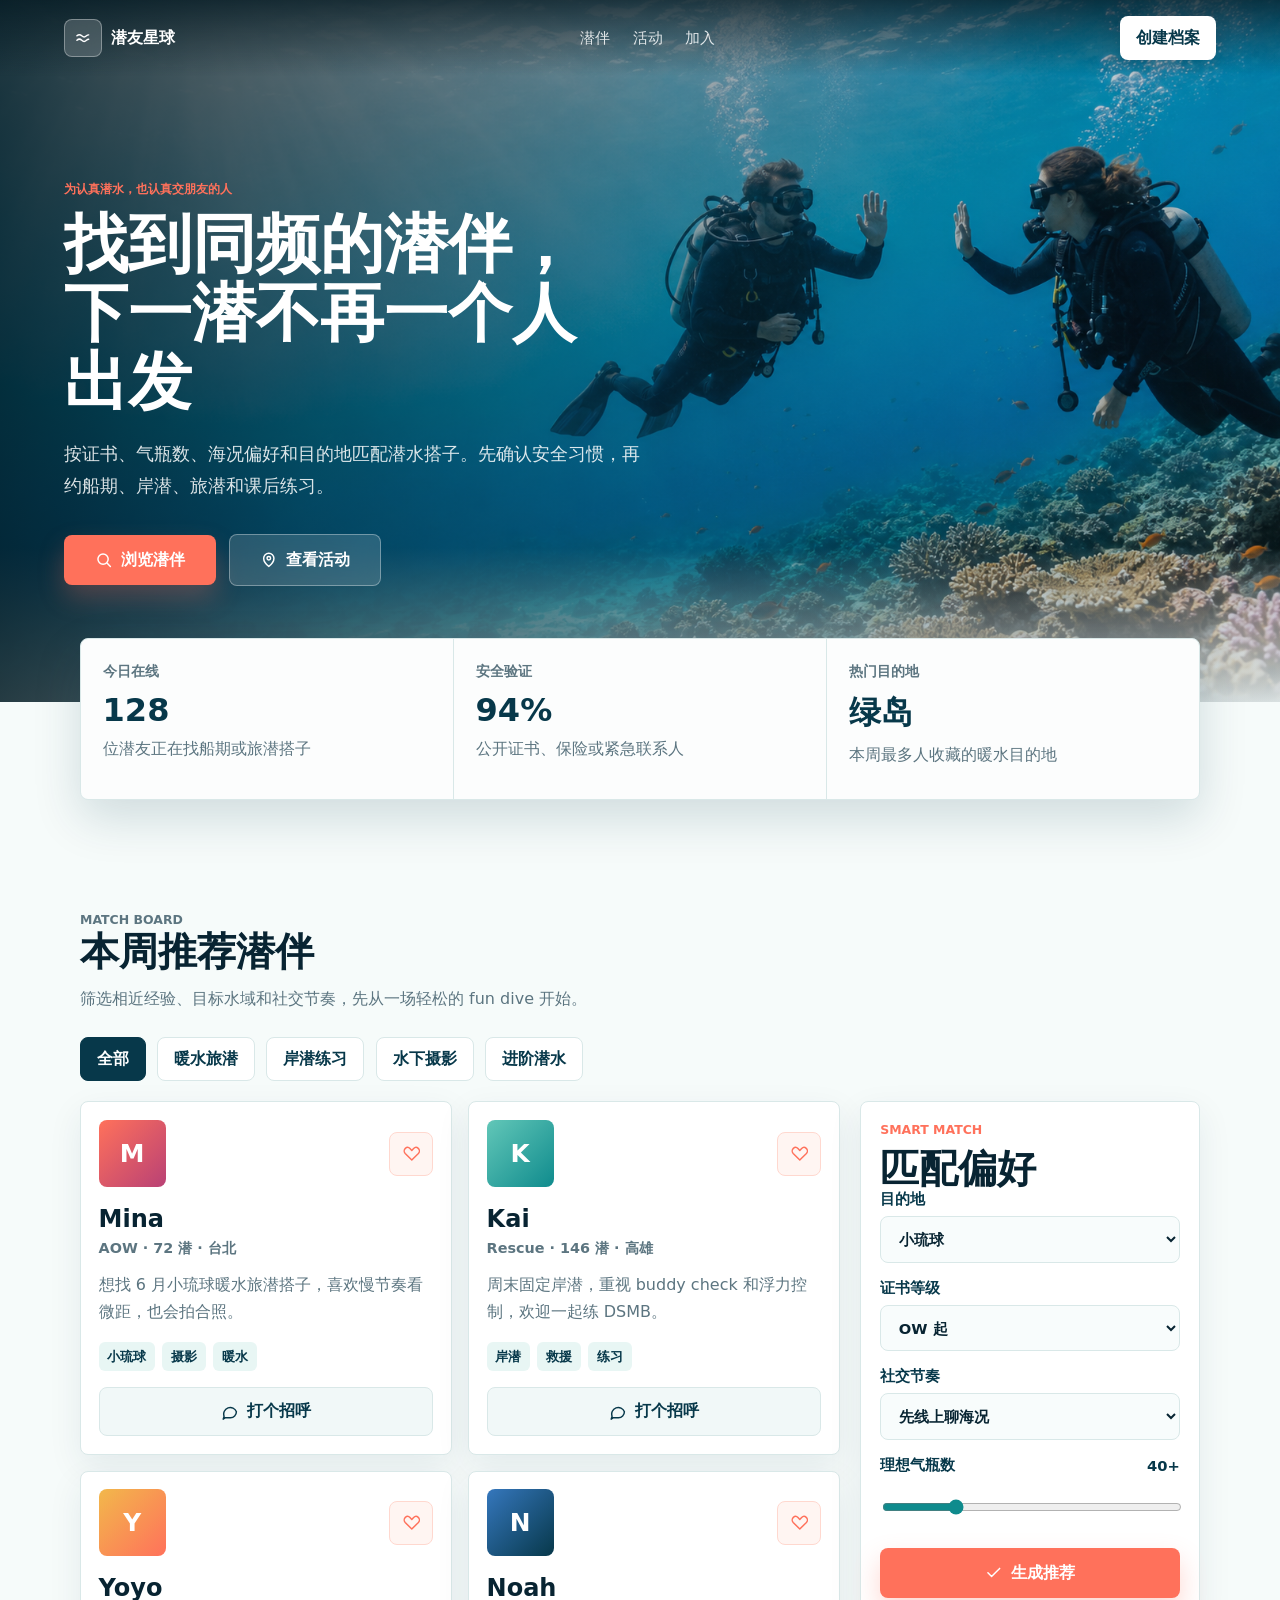
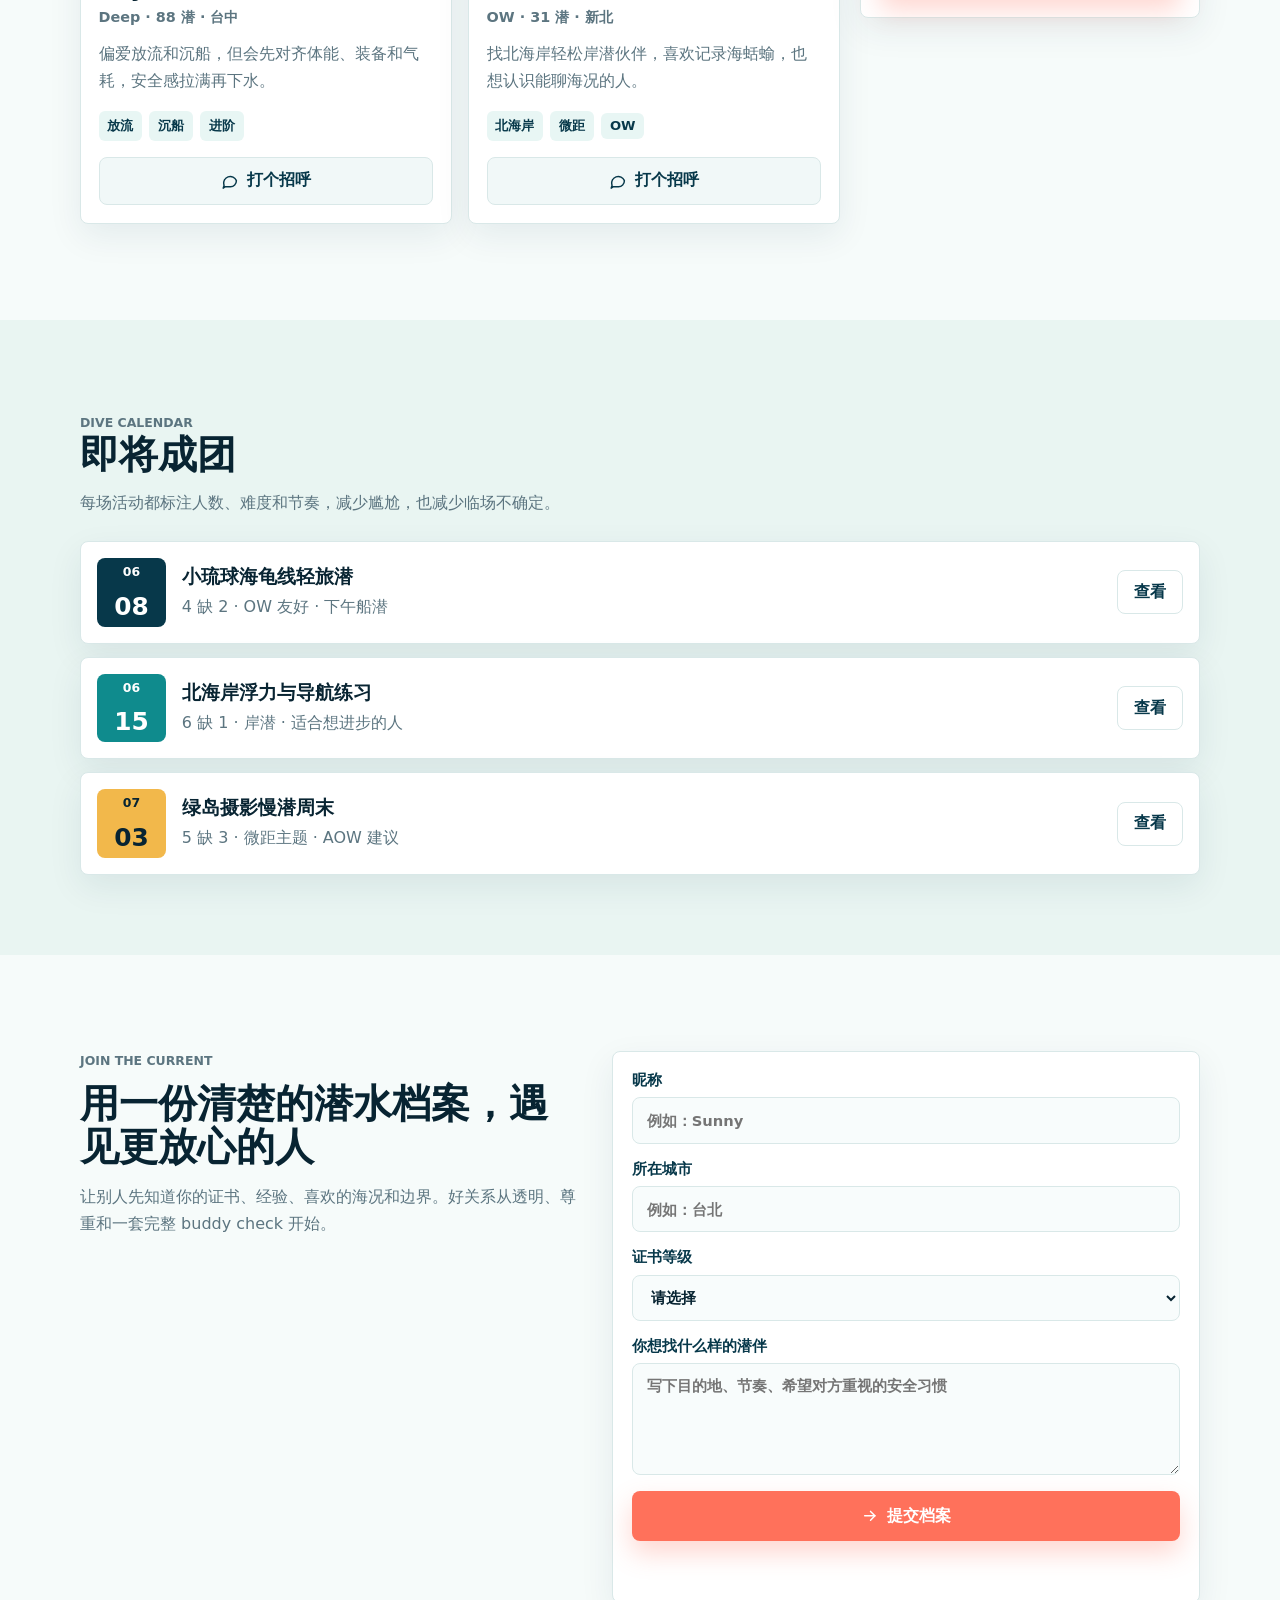
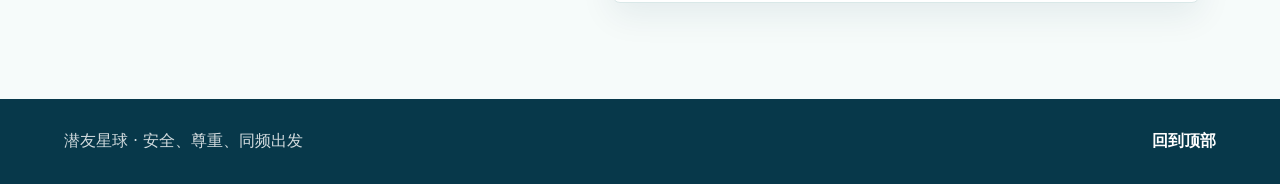
==== index.html @ 32d2ad39 "Initial dive social page" ====
<!doctype html>
<html lang="zh-CN">
  <head>
    <meta charset="UTF-8" />
    <meta name="viewport" content="width=device-width, initial-scale=1.0" />
    <title>潜友星球 | 潜水交友</title>
    <link rel="stylesheet" href="styles.css" />
  </head>
  <body>
    <header class="site-header" aria-label="主导航">
      <a class="brand" href="#top" aria-label="潜友星球首页">
        <span class="brand-mark" aria-hidden="true">
          <svg viewBox="0 0 24 24" role="img">
            <path d="M4 15.4c2.2-2.1 4.4-2.1 6.6 0 2.1 2 4.3 2 6.4 0 .9-.8 1.9-1.3 3-1.3" />
            <path d="M4 9.3c2.2-2.1 4.4-2.1 6.6 0 2.1 2 4.3 2 6.4 0 .9-.8 1.9-1.3 3-1.3" />
          </svg>
        </span>
        潜友星球
      </a>
      <nav class="nav-links" aria-label="页面区域">
        <a href="#matches">潜伴</a>
        <a href="#trips">活动</a>
        <a href="#join">加入</a>
      </nav>
      <a class="header-action" href="#join">创建档案</a>
    </header>

    <main id="top">
      <section class="hero" aria-labelledby="hero-title">
        <img
          class="hero-image"
          src="assets/dive-social-hero.png"
          alt="两位水肺潜水员在热带珊瑚礁附近打招呼"
        />
        <div class="hero-scrim"></div>
        <div class="hero-content">
          <p class="eyebrow">为认真潜水，也认真交朋友的人</p>
          <h1 id="hero-title">找到同频的潜伴，下一潜不再一个人出发</h1>
          <p class="hero-copy">
            按证书、气瓶数、海况偏好和目的地匹配潜水搭子。先确认安全习惯，再约船期、岸潜、旅潜和课后练习。
          </p>
          <div class="hero-actions" aria-label="快捷操作">
            <a class="button primary" href="#matches">
              <svg viewBox="0 0 24 24" aria-hidden="true">
                <path d="m21 21-4.3-4.3" />
                <circle cx="11" cy="11" r="7" />
              </svg>
              浏览潜伴
            </a>
            <a class="button secondary" href="#trips">
              <svg viewBox="0 0 24 24" aria-hidden="true">
                <path d="M12 21s7-5.1 7-11a7 7 0 0 0-14 0c0 5.9 7 11 7 11Z" />
                <circle cx="12" cy="10" r="2.4" />
              </svg>
              查看活动
            </a>
          </div>
        </div>
      </section>

      <section class="quick-panel" aria-label="匹配概览">
        <article>
          <span>今日在线</span>
          <strong data-count="128">128</strong>
          <p>位潜友正在找船期或旅潜搭子</p>
        </article>
        <article>
          <span>安全验证</span>
          <strong data-count="94">94%</strong>
          <p>公开证书、保险或紧急联系人</p>
        </article>
        <article>
          <span>热门目的地</span>
          <strong>绿岛</strong>
          <p>本周最多人收藏的暖水目的地</p>
        </article>
      </section>

      <section class="section explore" id="matches" aria-labelledby="matches-title">
        <div class="section-heading">
          <p class="eyebrow">Match Board</p>
          <h2 id="matches-title">本周推荐潜伴</h2>
          <p>筛选相近经验、目标水域和社交节奏，先从一场轻松的 fun dive 开始。</p>
        </div>

        <div class="filters" role="group" aria-label="潜伴筛选">
          <button class="filter-chip is-active" type="button" data-filter="all">全部</button>
          <button class="filter-chip" type="button" data-filter="warm">暖水旅潜</button>
          <button class="filter-chip" type="button" data-filter="shore">岸潜练习</button>
          <button class="filter-chip" type="button" data-filter="photo">水下摄影</button>
          <button class="filter-chip" type="button" data-filter="advanced">进阶潜水</button>
        </div>

        <div class="match-layout">
          <div class="profile-grid" aria-live="polite">
            <article class="profile-card" data-tags="warm photo">
              <div class="profile-top">
                <div class="avatar avatar-coral" aria-hidden="true">M</div>
                <button class="icon-button" type="button" aria-label="收藏 Mina">
                  <svg viewBox="0 0 24 24" aria-hidden="true">
                    <path d="M20.8 4.6c-1.8-1.7-4.6-1.6-6.3.2L12 7.4 9.5 4.8C7.8 3 5 2.9 3.2 4.6c-2 1.9-2.1 5-.2 7l9 8.9 9-8.9c1.9-2 1.8-5.1-.2-7Z" />
                  </svg>
                </button>
              </div>
              <h3>Mina</h3>
              <p class="meta">AOW · 72 潜 · 台北</p>
              <p>想找 6 月小琉球暖水旅潜搭子，喜欢慢节奏看微距，也会拍合照。</p>
              <div class="tag-row">
                <span>小琉球</span>
                <span>摄影</span>
                <span>暖水</span>
              </div>
              <button class="message-button" type="button" data-name="Mina">
                <svg viewBox="0 0 24 24" aria-hidden="true">
                  <path d="M21 12a8 8 0 0 1-8 8H6l-3 2 1.2-4A8 8 0 1 1 21 12Z" />
                </svg>
                打个招呼
              </button>
            </article>

            <article class="profile-card" data-tags="shore advanced">
              <div class="profile-top">
                <div class="avatar avatar-mint" aria-hidden="true">K</div>
                <button class="icon-button" type="button" aria-label="收藏 Kai">
                  <svg viewBox="0 0 24 24" aria-hidden="true">
                    <path d="M20.8 4.6c-1.8-1.7-4.6-1.6-6.3.2L12 7.4 9.5 4.8C7.8 3 5 2.9 3.2 4.6c-2 1.9-2.1 5-.2 7l9 8.9 9-8.9c1.9-2 1.8-5.1-.2-7Z" />
                  </svg>
                </button>
              </div>
              <h3>Kai</h3>
              <p class="meta">Rescue · 146 潜 · 高雄</p>
              <p>周末固定岸潜，重视 buddy check 和浮力控制，欢迎一起练 DSMB。</p>
              <div class="tag-row">
                <span>岸潜</span>
                <span>救援</span>
                <span>练习</span>
              </div>
              <button class="message-button" type="button" data-name="Kai">
                <svg viewBox="0 0 24 24" aria-hidden="true">
                  <path d="M21 12a8 8 0 0 1-8 8H6l-3 2 1.2-4A8 8 0 1 1 21 12Z" />
                </svg>
                打个招呼
              </button>
            </article>

            <article class="profile-card" data-tags="warm advanced">
              <div class="profile-top">
                <div class="avatar avatar-sun" aria-hidden="true">Y</div>
                <button class="icon-button" type="button" aria-label="收藏 Yoyo">
                  <svg viewBox="0 0 24 24" aria-hidden="true">
                    <path d="M20.8 4.6c-1.8-1.7-4.6-1.6-6.3.2L12 7.4 9.5 4.8C7.8 3 5 2.9 3.2 4.6c-2 1.9-2.1 5-.2 7l9 8.9 9-8.9c1.9-2 1.8-5.1-.2-7Z" />
                  </svg>
                </button>
              </div>
              <h3>Yoyo</h3>
              <p class="meta">Deep · 88 潜 · 台中</p>
              <p>偏爱放流和沉船，但会先对齐体能、装备和气耗，安全感拉满再下水。</p>
              <div class="tag-row">
                <span>放流</span>
                <span>沉船</span>
                <span>进阶</span>
              </div>
              <button class="message-button" type="button" data-name="Yoyo">
                <svg viewBox="0 0 24 24" aria-hidden="true">
                  <path d="M21 12a8 8 0 0 1-8 8H6l-3 2 1.2-4A8 8 0 1 1 21 12Z" />
                </svg>
                打个招呼
              </button>
            </article>

            <article class="profile-card" data-tags="shore photo">
              <div class="profile-top">
                <div class="avatar avatar-blue" aria-hidden="true">N</div>
                <button class="icon-button" type="button" aria-label="收藏 Noah">
                  <svg viewBox="0 0 24 24" aria-hidden="true">
                    <path d="M20.8 4.6c-1.8-1.7-4.6-1.6-6.3.2L12 7.4 9.5 4.8C7.8 3 5 2.9 3.2 4.6c-2 1.9-2.1 5-.2 7l9 8.9 9-8.9c1.9-2 1.8-5.1-.2-7Z" />
                  </svg>
                </button>
              </div>
              <h3>Noah</h3>
              <p class="meta">OW · 31 潜 · 新北</p>
              <p>找北海岸轻松岸潜伙伴，喜欢记录海蛞蝓，也想认识能聊海况的人。</p>
              <div class="tag-row">
                <span>北海岸</span>
                <span>微距</span>
                <span>OW</span>
              </div>
              <button class="message-button" type="button" data-name="Noah">
                <svg viewBox="0 0 24 24" aria-hidden="true">
                  <path d="M21 12a8 8 0 0 1-8 8H6l-3 2 1.2-4A8 8 0 1 1 21 12Z" />
                </svg>
                打个招呼
              </button>
            </article>
          </div>

          <aside class="match-panel" aria-labelledby="match-panel-title">
            <p class="eyebrow">Smart Match</p>
            <h2 id="match-panel-title">匹配偏好</h2>
            <form class="preference-form">
              <label>
                目的地
                <select id="destination">
                  <option>小琉球</option>
                  <option>绿岛</option>
                  <option>垦丁</option>
                  <option>北海岸</option>
                </select>
              </label>
              <label>
                证书等级
                <select id="level">
                  <option>OW 起</option>
                  <option>AOW 起</option>
                  <option>Rescue 起</option>
                </select>
              </label>
              <label>
                社交节奏
                <select id="pace">
                  <option>先线上聊海况</option>
                  <option>直接约一潜</option>
                  <option>多人活动优先</option>
                </select>
              </label>
              <div class="range-field">
                <span>理想气瓶数</span>
                <strong id="tankValue">40+</strong>
                <input id="tankRange" type="range" min="10" max="160" value="40" step="10" />
              </div>
              <button class="button primary full" type="submit">
                <svg viewBox="0 0 24 24" aria-hidden="true">
                  <path d="m20 6-11 11-5-5" />
                </svg>
                生成推荐
              </button>
            </form>
          </aside>
        </div>
      </section>

      <section class="section trips" id="trips" aria-labelledby="trips-title">
        <div class="section-heading">
          <p class="eyebrow">Dive Calendar</p>
          <h2 id="trips-title">即将成团</h2>
          <p>每场活动都标注人数、难度和节奏，减少尴尬，也减少临场不确定。</p>
        </div>
        <div class="trip-list">
          <article class="trip-card">
            <div class="date-box">
              <span>06</span>
              <strong>08</strong>
            </div>
            <div>
              <h3>小琉球海龟线轻旅潜</h3>
              <p>4 缺 2 · OW 友好 · 下午船潜</p>
            </div>
            <button class="text-button" type="button">查看</button>
          </article>
          <article class="trip-card">
            <div class="date-box accent">
              <span>06</span>
              <strong>15</strong>
            </div>
            <div>
              <h3>北海岸浮力与导航练习</h3>
              <p>6 缺 1 · 岸潜 · 适合想进步的人</p>
            </div>
            <button class="text-button" type="button">查看</button>
          </article>
          <article class="trip-card">
            <div class="date-box warm">
              <span>07</span>
              <strong>03</strong>
            </div>
            <div>
              <h3>绿岛摄影慢潜周末</h3>
              <p>5 缺 3 · 微距主题 · AOW 建议</p>
            </div>
            <button class="text-button" type="button">查看</button>
          </article>
        </div>
      </section>

      <section class="section join" id="join" aria-labelledby="join-title">
        <div class="join-copy">
          <p class="eyebrow">Join The Current</p>
          <h2 id="join-title">用一份清楚的潜水档案，遇见更放心的人</h2>
          <p>
            让别人先知道你的证书、经验、喜欢的海况和边界。好关系从透明、尊重和一套完整 buddy check 开始。
          </p>
        </div>
        <form class="join-form" id="joinForm">
          <label>
            昵称
            <input name="name" type="text" placeholder="例如：Sunny" required />
          </label>
          <label>
            所在城市
            <input name="city" type="text" placeholder="例如：台北" required />
          </label>
          <label>
            证书等级
            <select name="certification" required>
              <option value="">请选择</option>
              <option>OW</option>
              <option>AOW</option>
              <option>Rescue</option>
              <option>DM / Instructor</option>
            </select>
          </label>
          <label>
            你想找什么样的潜伴
            <textarea name="bio" rows="4" placeholder="写下目的地、节奏、希望对方重视的安全习惯" required></textarea>
          </label>
          <button class="button primary full" type="submit">
            <svg viewBox="0 0 24 24" aria-hidden="true">
              <path d="M5 12h14" />
              <path d="m13 6 6 6-6 6" />
            </svg>
            提交档案
          </button>
          <p class="form-note" id="formNote" role="status" aria-live="polite"></p>
        </form>
      </section>
    </main>

    <footer class="site-footer">
      <p>潜友星球 · 安全、尊重、同频出发</p>
      <a href="#top">回到顶部</a>
    </footer>

    <script src="script.js"></script>
  </body>
</html>
---- styles.css ----
:root {
  --ink: #082432;
  --muted: #5c7580;
  --paper: #f6fbfa;
  --surface: #ffffff;
  --line: #d9e8e8;
  --deep: #07384a;
  --reef: #0f8b8d;
  --mint: #62c7b8;
  --coral: #ff715b;
  --sun: #f2b84b;
  --blue: #3577bd;
  --shadow: 0 18px 48px rgba(7, 56, 74, 0.16);
}

* {
  box-sizing: border-box;
}

html {
  scroll-behavior: smooth;
}

body {
  margin: 0;
  font-family:
    Inter, "PingFang SC", "Microsoft YaHei", system-ui, -apple-system,
    BlinkMacSystemFont, "Segoe UI", sans-serif;
  color: var(--ink);
  background: var(--paper);
}

body::selection {
  background: rgba(255, 113, 91, 0.28);
}

a {
  color: inherit;
  text-decoration: none;
}

button,
input,
select,
textarea {
  font: inherit;
}

button {
  cursor: pointer;
}

svg {
  display: block;
  width: 1.1rem;
  height: 1.1rem;
  fill: none;
  stroke: currentColor;
  stroke-linecap: round;
  stroke-linejoin: round;
  stroke-width: 2;
}

.site-header {
  position: fixed;
  top: 0;
  left: 0;
  z-index: 20;
  display: flex;
  align-items: center;
  justify-content: space-between;
  width: 100%;
  padding: 1rem 5vw;
  color: #fff;
  background: linear-gradient(180deg, rgba(3, 25, 34, 0.76), rgba(3, 25, 34, 0));
}

.brand,
.nav-links,
.header-action,
.button,
.message-button,
.text-button,
.icon-button,
.filter-chip {
  min-height: 2.75rem;
}

.brand {
  display: inline-flex;
  align-items: center;
  gap: 0.6rem;
  font-weight: 800;
}

.brand-mark {
  display: grid;
  width: 2.35rem;
  height: 2.35rem;
  place-items: center;
  color: #fff;
  background: rgba(255, 255, 255, 0.18);
  border: 1px solid rgba(255, 255, 255, 0.34);
  border-radius: 8px;
  backdrop-filter: blur(12px);
}

.nav-links {
  display: flex;
  align-items: center;
  gap: 1.4rem;
  color: rgba(255, 255, 255, 0.84);
  font-size: 0.95rem;
}

.nav-links a:hover {
  color: #fff;
}

.header-action {
  display: inline-flex;
  align-items: center;
  padding: 0 1rem;
  color: var(--deep);
  font-weight: 800;
  background: #fff;
  border-radius: 8px;
  box-shadow: 0 8px 20px rgba(0, 0, 0, 0.14);
}

.hero {
  position: relative;
  display: grid;
  min-height: 78vh;
  overflow: hidden;
  place-items: end start;
  background: var(--deep);
}

.hero-image,
.hero-scrim {
  position: absolute;
  inset: 0;
  width: 100%;
  height: 100%;
}

.hero-image {
  object-fit: cover;
  object-position: center;
}

.hero-scrim {
  background:
    linear-gradient(90deg, rgba(3, 28, 37, 0.86), rgba(3, 28, 37, 0.38) 52%, rgba(3, 28, 37, 0.12)),
    linear-gradient(0deg, rgba(246, 251, 250, 1) 0%, rgba(246, 251, 250, 0) 22%);
}

.hero-content {
  position: relative;
  z-index: 1;
  width: min(720px, 90vw);
  padding: 9rem 5vw 7.25rem;
  color: #fff;
}

.eyebrow {
  margin: 0 0 0.7rem;
  color: var(--coral);
  font-size: 0.78rem;
  font-weight: 900;
  letter-spacing: 0;
  text-transform: uppercase;
}

.hero h1,
.section h2,
.join h2 {
  margin: 0;
  line-height: 1.08;
}

.hero h1 {
  max-width: 12ch;
  font-size: 4rem;
}

.hero-copy {
  max-width: 40rem;
  margin: 1.35rem 0 0;
  color: rgba(255, 255, 255, 0.86);
  font-size: 1.12rem;
  line-height: 1.78;
}

.hero-actions,
.tag-row,
.profile-top {
  display: flex;
  align-items: center;
}

.hero-actions {
  flex-wrap: wrap;
  gap: 0.8rem;
  margin-top: 2rem;
}

.button,
.message-button,
.text-button {
  display: inline-flex;
  align-items: center;
  justify-content: center;
  gap: 0.55rem;
  border: 0;
  border-radius: 8px;
  font-weight: 850;
  transition:
    transform 160ms ease,
    box-shadow 160ms ease,
    background 160ms ease;
}

.button {
  min-width: 9.5rem;
  padding: 0.9rem 1.15rem;
}

.button:hover,
.message-button:hover,
.text-button:hover,
.icon-button:hover,
.filter-chip:hover {
  transform: translateY(-1px);
}

.button.primary {
  color: #fff;
  background: var(--coral);
  box-shadow: 0 12px 26px rgba(255, 113, 91, 0.28);
}

.button.primary:hover {
  background: #f05f48;
}

.button.secondary {
  color: #fff;
  background: rgba(255, 255, 255, 0.15);
  border: 1px solid rgba(255, 255, 255, 0.34);
  backdrop-filter: blur(12px);
}

.button.full,
.message-button {
  width: 100%;
}

.quick-panel {
  position: relative;
  z-index: 2;
  display: grid;
  grid-template-columns: repeat(3, 1fr);
  gap: 1px;
  width: min(1120px, 90vw);
  margin: -4rem auto 0;
  overflow: hidden;
  background: var(--line);
  border: 1px solid var(--line);
  border-radius: 8px;
  box-shadow: var(--shadow);
}

.quick-panel article {
  min-height: 10rem;
  padding: 1.35rem;
  background: rgba(255, 255, 255, 0.92);
}

.quick-panel span {
  color: var(--muted);
  font-size: 0.86rem;
  font-weight: 800;
}

.quick-panel strong {
  display: block;
  margin-top: 0.65rem;
  color: var(--deep);
  font-size: 2rem;
}

.quick-panel p,
.section-heading p,
.profile-card p,
.trip-card p,
.join-copy p,
.form-note {
  color: var(--muted);
  line-height: 1.68;
}

.quick-panel p {
  margin: 0.45rem 0 0;
}

.section {
  width: min(1120px, 90vw);
  margin: 0 auto;
  padding: 6rem 0 0;
}

.section-heading {
  max-width: 650px;
  margin-bottom: 1.5rem;
}

.section h2,
.join h2 {
  font-size: 2.45rem;
}

.section-heading p {
  margin: 0.85rem 0 0;
}

.filters {
  display: flex;
  flex-wrap: wrap;
  gap: 0.7rem;
  margin-bottom: 1.25rem;
}

.filter-chip {
  padding: 0 1rem;
  color: var(--deep);
  font-weight: 800;
  background: var(--surface);
  border: 1px solid var(--line);
  border-radius: 8px;
}

.filter-chip.is-active {
  color: #fff;
  background: var(--deep);
  border-color: var(--deep);
}

.match-layout {
  display: grid;
  grid-template-columns: minmax(0, 1fr) 340px;
  gap: 1.25rem;
  align-items: start;
}

.profile-grid {
  display: grid;
  grid-template-columns: repeat(2, minmax(0, 1fr));
  gap: 1rem;
}

.profile-card,
.match-panel,
.join-form,
.trip-card {
  background: var(--surface);
  border: 1px solid var(--line);
  border-radius: 8px;
  box-shadow: 0 12px 34px rgba(7, 56, 74, 0.08);
}

.profile-card {
  display: flex;
  min-height: 22rem;
  padding: 1.1rem;
  flex-direction: column;
}

.profile-card.is-hidden {
  display: none;
}

.profile-top {
  justify-content: space-between;
  margin-bottom: 1.1rem;
}

.avatar {
  display: grid;
  width: 4.2rem;
  height: 4.2rem;
  place-items: center;
  color: #fff;
  border-radius: 8px;
  font-size: 1.55rem;
  font-weight: 900;
}

.avatar-coral {
  background: linear-gradient(135deg, var(--coral), #b94175);
}

.avatar-mint {
  background: linear-gradient(135deg, var(--mint), var(--reef));
}

.avatar-sun {
  background: linear-gradient(135deg, var(--sun), var(--coral));
}

.avatar-blue {
  background: linear-gradient(135deg, var(--blue), var(--deep));
}

.icon-button {
  display: grid;
  width: 2.75rem;
  padding: 0;
  place-items: center;
  color: var(--coral);
  background: #fff5f2;
  border: 1px solid #ffd8cf;
  border-radius: 8px;
}

.icon-button.is-saved {
  color: #fff;
  background: var(--coral);
  border-color: var(--coral);
}

.profile-card h3,
.trip-card h3,
.match-panel h2 {
  margin: 0;
}

.profile-card h3 {
  font-size: 1.5rem;
}

.meta {
  margin: 0.2rem 0 0.75rem;
  font-size: 0.9rem;
  font-weight: 800;
}

.profile-card p:not(.meta) {
  margin: 0 0 1rem;
}

.tag-row {
  flex-wrap: wrap;
  gap: 0.45rem;
  margin-top: auto;
}

.tag-row span {
  padding: 0.36rem 0.55rem;
  color: var(--deep);
  font-size: 0.82rem;
  font-weight: 800;
  background: #e8f6f4;
  border-radius: 6px;
}

.message-button {
  margin-top: 1rem;
  padding: 0.8rem 1rem;
  color: var(--deep);
  background: #f1f8f8;
  border: 1px solid var(--line);
}

.match-panel {
  position: sticky;
  top: 5.5rem;
  padding: 1.2rem;
}

.preference-form,
.join-form {
  display: grid;
  gap: 1rem;
}

label,
.range-field {
  display: grid;
  gap: 0.45rem;
  color: var(--deep);
  font-size: 0.92rem;
  font-weight: 850;
}

input,
select,
textarea {
  width: 100%;
  color: var(--ink);
  background: #f8fcfc;
  border: 1px solid var(--line);
  border-radius: 8px;
  outline: 0;
}

input,
select {
  height: 2.9rem;
  padding: 0 0.85rem;
}

textarea {
  resize: vertical;
  min-height: 7rem;
  padding: 0.8rem 0.85rem;
}

input:focus,
select:focus,
textarea:focus {
  border-color: var(--reef);
  box-shadow: 0 0 0 4px rgba(15, 139, 141, 0.12);
}

.range-field {
  grid-template-columns: 1fr auto;
  align-items: center;
}

.range-field input {
  grid-column: 1 / -1;
  accent-color: var(--reef);
}

.trips {
  width: 100%;
  margin-top: 6rem;
  padding: 5rem max(5vw, calc((100vw - 1120px) / 2));
  background: #e9f5f2;
}

.trip-list {
  display: grid;
  gap: 0.8rem;
}

.trip-card {
  display: grid;
  grid-template-columns: auto 1fr auto;
  gap: 1rem;
  align-items: center;
  padding: 1rem;
}

.date-box {
  display: grid;
  width: 4.3rem;
  height: 4.3rem;
  place-items: center;
  color: #fff;
  background: var(--deep);
  border-radius: 8px;
}

.date-box span {
  font-size: 0.78rem;
  font-weight: 850;
}

.date-box strong {
  font-size: 1.55rem;
}

.date-box.accent {
  background: var(--reef);
}

.date-box.warm {
  color: var(--ink);
  background: var(--sun);
}

.trip-card p {
  margin: 0.25rem 0 0;
}

.text-button {
  padding: 0 1rem;
  color: var(--deep);
  background: #fff;
  border: 1px solid var(--line);
}

.join {
  display: grid;
  grid-template-columns: minmax(0, 0.85fr) minmax(320px, 1fr);
  gap: 2rem;
  align-items: start;
  padding-bottom: 6rem;
}

.join-copy {
  position: sticky;
  top: 6rem;
}

.join-copy p {
  max-width: 34rem;
}

.join-form {
  padding: 1.2rem;
}

.form-note {
  min-height: 1.6rem;
  margin: 0;
  font-weight: 800;
}

.form-note.is-success {
  color: var(--reef);
}

.site-footer {
  display: flex;
  justify-content: space-between;
  gap: 1rem;
  padding: 2rem 5vw;
  color: rgba(255, 255, 255, 0.82);
  background: var(--deep);
}

.site-footer p {
  margin: 0;
}

.site-footer a {
  color: #fff;
  font-weight: 850;
}

@media (max-width: 920px) {
  .site-header {
    padding: 0.8rem 4vw;
  }

  .nav-links {
    display: none;
  }

  .hero {
    min-height: 68vh;
  }

  .hero-content {
    width: 100%;
    padding: 7.2rem 5vw 5.5rem;
  }

  .hero h1 {
    max-width: 13ch;
    font-size: 3rem;
  }

  .quick-panel,
  .match-layout,
  .join {
    grid-template-columns: 1fr;
  }

  .match-panel,
  .join-copy {
    position: static;
  }
}

@media (max-width: 680px) {
  .header-action {
    display: none;
  }

  .hero h1 {
    font-size: 2.35rem;
  }

  .hero-copy {
    font-size: 1rem;
  }

  .quick-panel {
    margin-top: -2.5rem;
  }

  .quick-panel,
  .profile-grid,
  .trip-card {
    grid-template-columns: 1fr;
  }

  .section {
    padding-top: 4.5rem;
  }

  .section h2,
  .join h2 {
    font-size: 2rem;
  }

  .trip-card {
    align-items: start;
  }

  .text-button {
    width: 100%;
  }

  .site-footer {
    flex-direction: column;
  }
}
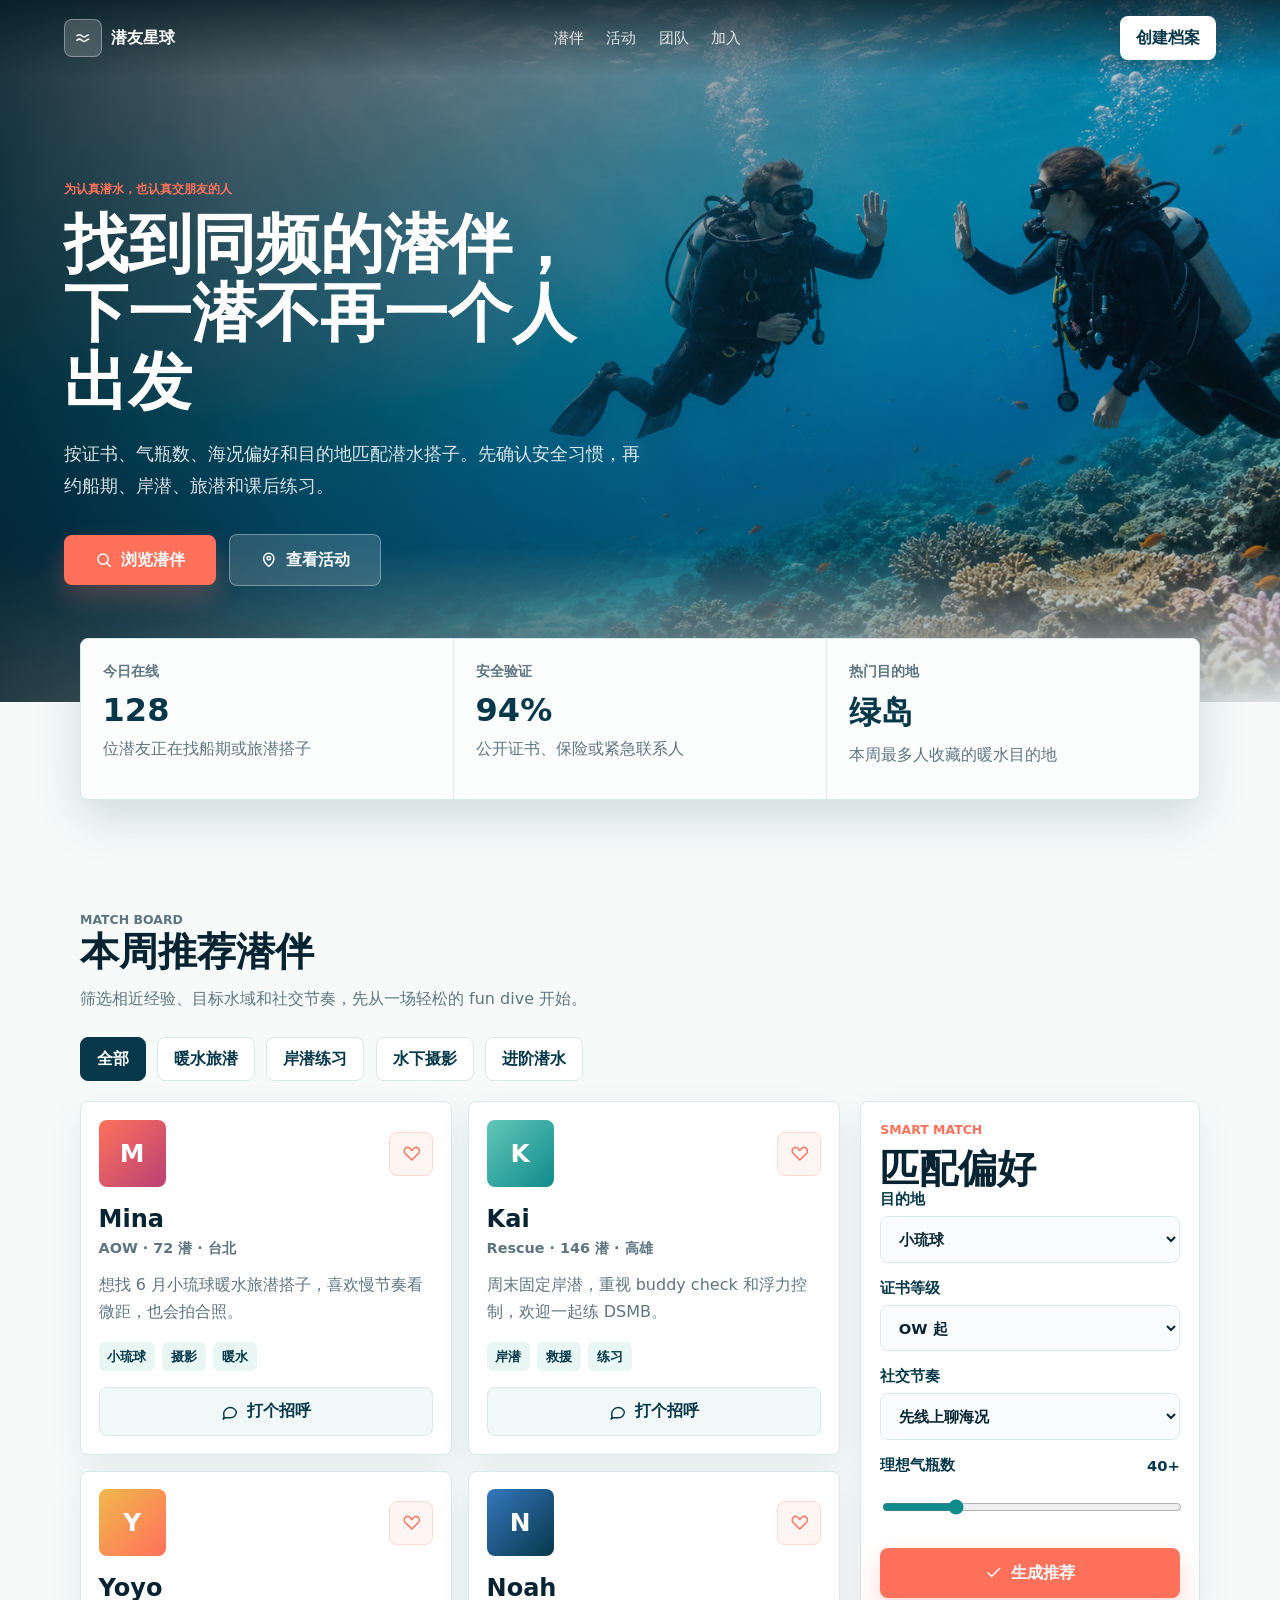
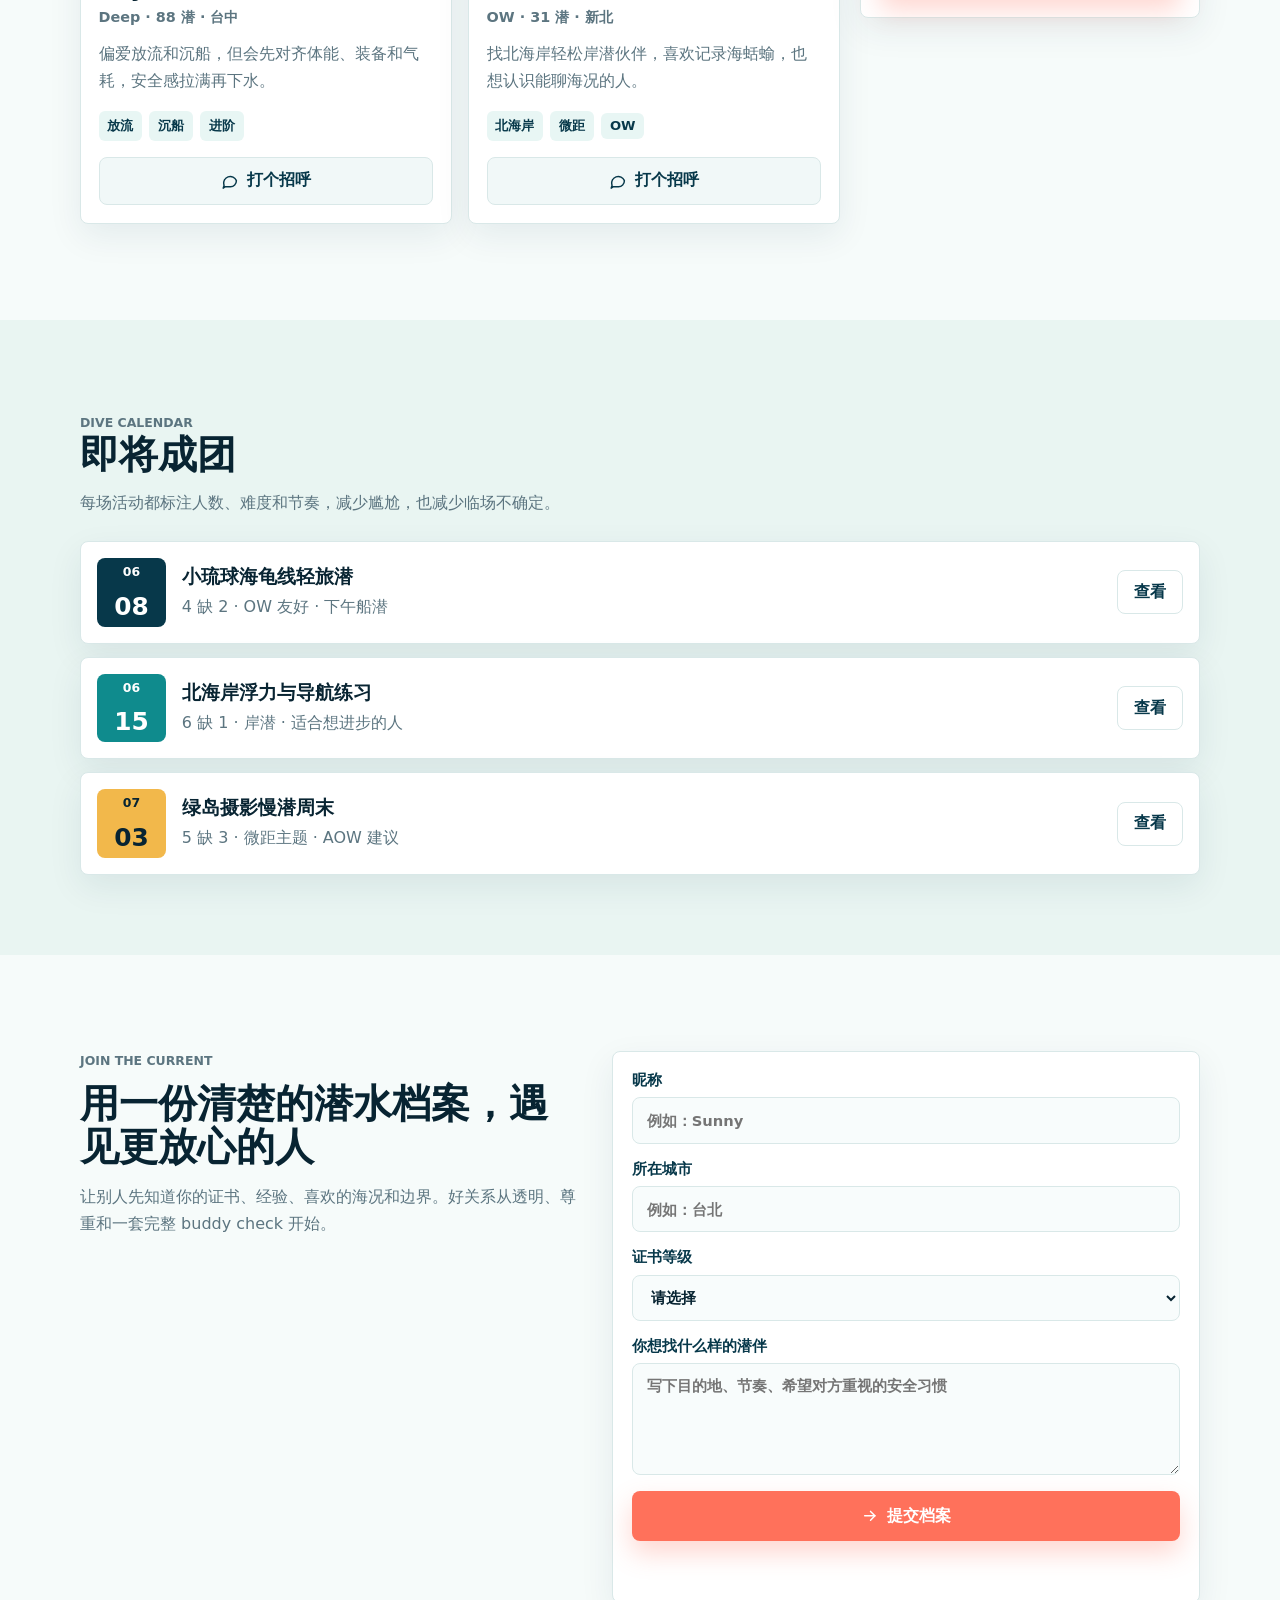
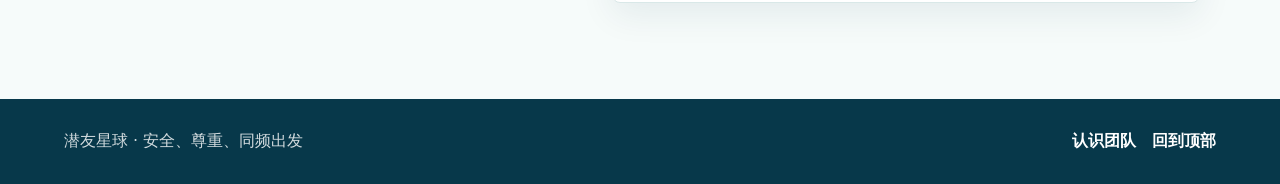
==== commit 59510d98: "Add team page" ====
--- a/index.html
+++ b/index.html
@@ -20,6 +20,7 @@
       <nav class="nav-links" aria-label="页面区域">
         <a href="#matches">潜伴</a>
         <a href="#trips">活动</a>
+        <a href="team.html">团队</a>
         <a href="#join">加入</a>
       </nav>
       <a class="header-action" href="#join">创建档案</a>
@@ -327,7 +328,10 @@
 
     <footer class="site-footer">
       <p>潜友星球 · 安全、尊重、同频出发</p>
-      <a href="#top">回到顶部</a>
+      <div class="footer-links">
+        <a href="team.html">认识团队</a>
+        <a href="#top">回到顶部</a>
+      </div>
     </footer>
 
     <script src="script.js"></script>
--- a/styles.css
+++ b/styles.css
@@ -75,6 +75,33 @@
   background: linear-gradient(180deg, rgba(3, 25, 34, 0.76), rgba(3, 25, 34, 0));
 }
 
+.site-header.solid-header {
+  color: var(--deep);
+  background: rgba(255, 255, 255, 0.94);
+  border-bottom: 1px solid var(--line);
+  box-shadow: 0 10px 28px rgba(7, 56, 74, 0.08);
+  backdrop-filter: blur(16px);
+}
+
+.site-header.solid-header .brand-mark {
+  color: #fff;
+  background: var(--deep);
+  border-color: var(--deep);
+}
+
+.site-header.solid-header .nav-links {
+  color: var(--muted);
+}
+
+.site-header.solid-header .nav-links a:hover {
+  color: var(--deep);
+}
+
+.site-header.solid-header .header-action {
+  color: #fff;
+  background: var(--coral);
+}
+
 .brand,
 .nav-links,
 .header-action,
@@ -252,6 +279,13 @@
   backdrop-filter: blur(12px);
 }
 
+.button.ghost {
+  color: var(--deep);
+  background: #fff;
+  border: 1px solid var(--line);
+  box-shadow: 0 12px 26px rgba(7, 56, 74, 0.09);
+}
+
 .button.full,
 .message-button {
   width: 100%;
@@ -311,6 +345,10 @@
   padding: 6rem 0 0;
 }
 
+section[id] {
+  scroll-margin-top: 5.5rem;
+}
+
 .section-heading {
   max-width: 650px;
   margin-bottom: 1.5rem;
@@ -642,6 +680,252 @@
   font-weight: 850;
 }
 
+.footer-links {
+  display: flex;
+  flex-wrap: wrap;
+  gap: 1rem;
+  justify-content: flex-end;
+}
+
+.team-page {
+  background: #fbfdfc;
+}
+
+.team-page-main {
+  padding-top: 5rem;
+}
+
+.team-hero {
+  display: grid;
+  grid-template-columns: minmax(0, 0.92fr) minmax(360px, 0.78fr);
+  gap: 2rem;
+  align-items: center;
+  width: min(1120px, 90vw);
+  margin: 0 auto;
+  padding: 5rem 0 3rem;
+}
+
+.team-hero h1 {
+  max-width: 12ch;
+  margin: 0;
+  font-size: 4rem;
+  line-height: 1.05;
+}
+
+.team-hero-copy > p:not(.eyebrow) {
+  max-width: 42rem;
+  margin: 1.15rem 0 0;
+  color: var(--muted);
+  font-size: 1.08rem;
+  line-height: 1.78;
+}
+
+.team-hero-actions {
+  display: flex;
+  flex-wrap: wrap;
+  gap: 0.85rem;
+  margin-top: 2rem;
+}
+
+.team-hero-media {
+  position: relative;
+  min-height: 32rem;
+  overflow: hidden;
+  background: var(--deep);
+  border-radius: 8px;
+  box-shadow: var(--shadow);
+}
+
+.team-hero-media img {
+  width: 100%;
+  height: 100%;
+  min-height: 32rem;
+  object-fit: cover;
+}
+
+.team-snapshot {
+  position: absolute;
+  right: 1rem;
+  bottom: 1rem;
+  left: 1rem;
+  padding: 1rem;
+  color: #fff;
+  background: rgba(6, 32, 42, 0.78);
+  border: 1px solid rgba(255, 255, 255, 0.18);
+  border-radius: 8px;
+  backdrop-filter: blur(14px);
+}
+
+.team-snapshot span,
+.member-role,
+.rhythm-list span {
+  color: var(--coral);
+  font-size: 0.78rem;
+  font-weight: 900;
+  letter-spacing: 0;
+  text-transform: uppercase;
+}
+
+.team-snapshot strong {
+  display: block;
+  margin-top: 0.25rem;
+  font-size: 1.45rem;
+}
+
+.snapshot-grid {
+  display: grid;
+  grid-template-columns: repeat(3, 1fr);
+  gap: 0.6rem;
+  margin-top: 0.9rem;
+}
+
+.snapshot-grid p {
+  margin: 0;
+  color: rgba(255, 255, 255, 0.82);
+  line-height: 1.35;
+}
+
+.snapshot-grid b {
+  display: block;
+  color: #fff;
+  font-size: 1.3rem;
+}
+
+.team-values {
+  display: grid;
+  grid-template-columns: repeat(3, minmax(0, 1fr));
+  gap: 1rem;
+  padding-top: 3rem;
+}
+
+.value-card,
+.member-card,
+.rhythm-list article {
+  background: var(--surface);
+  border: 1px solid var(--line);
+  border-radius: 8px;
+  box-shadow: 0 12px 34px rgba(7, 56, 74, 0.08);
+}
+
+.value-card {
+  padding: 1.1rem;
+}
+
+.value-card svg {
+  width: 2.4rem;
+  height: 2.4rem;
+  padding: 0.5rem;
+  color: var(--reef);
+  background: #e8f6f4;
+  border-radius: 8px;
+}
+
+.value-card h2 {
+  margin: 1rem 0 0;
+  font-size: 1.2rem;
+}
+
+.value-card p,
+.member-card p,
+.rhythm-list p {
+  color: var(--muted);
+  line-height: 1.68;
+}
+
+.value-card p {
+  margin: 0.55rem 0 0;
+}
+
+.team-directory {
+  padding-top: 5rem;
+  padding-bottom: 5.5rem;
+}
+
+.member-grid {
+  display: grid;
+  grid-template-columns: repeat(4, minmax(0, 1fr));
+  gap: 1rem;
+}
+
+.member-card {
+  display: flex;
+  min-height: 25rem;
+  padding: 1.1rem;
+  flex-direction: column;
+}
+
+.member-portrait {
+  display: grid;
+  width: 5rem;
+  height: 5rem;
+  margin-bottom: 1.15rem;
+  place-items: center;
+  color: #fff;
+  border-radius: 8px;
+  font-size: 1.75rem;
+  font-weight: 900;
+}
+
+.member-card h3 {
+  margin: 0.25rem 0 0;
+  font-size: 1.5rem;
+}
+
+.member-card p:not(.member-role) {
+  margin: 0.85rem 0 0;
+}
+
+.member-tags {
+  display: flex;
+  flex-wrap: wrap;
+  gap: 0.45rem;
+  margin-top: auto;
+  padding-top: 1rem;
+}
+
+.member-tags span {
+  padding: 0.36rem 0.55rem;
+  color: var(--deep);
+  font-size: 0.82rem;
+  font-weight: 800;
+  background: #f3f7fc;
+  border-radius: 6px;
+}
+
+.team-rhythm {
+  padding: 5rem max(5vw, calc((100vw - 1120px) / 2));
+  background: #e9f5f2;
+}
+
+.team-rhythm-inner {
+  width: 100%;
+}
+
+.team-rhythm h2 {
+  margin: 0;
+  font-size: 2.45rem;
+  line-height: 1.08;
+}
+
+.rhythm-list {
+  display: grid;
+  grid-template-columns: repeat(3, minmax(0, 1fr));
+  gap: 1rem;
+}
+
+.rhythm-list article {
+  padding: 1.1rem;
+}
+
+.rhythm-list h3 {
+  margin: 0.55rem 0 0;
+  font-size: 1.2rem;
+}
+
+.rhythm-list p {
+  margin: 0.55rem 0 0;
+}
+
 @media (max-width: 920px) {
   .site-header {
     padding: 0.8rem 4vw;
@@ -675,6 +959,22 @@
   .join-copy {
     position: static;
   }
+
+  .team-hero {
+    grid-template-columns: 1fr;
+    padding-top: 3.5rem;
+  }
+
+  .team-hero h1 {
+    max-width: 13ch;
+    font-size: 3rem;
+  }
+
+  .team-values,
+  .member-grid,
+  .rhythm-list {
+    grid-template-columns: repeat(2, minmax(0, 1fr));
+  }
 }
 
 @media (max-width: 680px) {
@@ -720,4 +1020,28 @@
   .site-footer {
     flex-direction: column;
   }
-}
+
+  .footer-links {
+    justify-content: flex-start;
+  }
+
+  .team-page-main {
+    padding-top: 4.4rem;
+  }
+
+  .team-hero h1 {
+    font-size: 2.35rem;
+  }
+
+  .team-hero-media,
+  .team-hero-media img {
+    min-height: 24rem;
+  }
+
+  .snapshot-grid,
+  .team-values,
+  .member-grid,
+  .rhythm-list {
+    grid-template-columns: 1fr;
+  }
+}
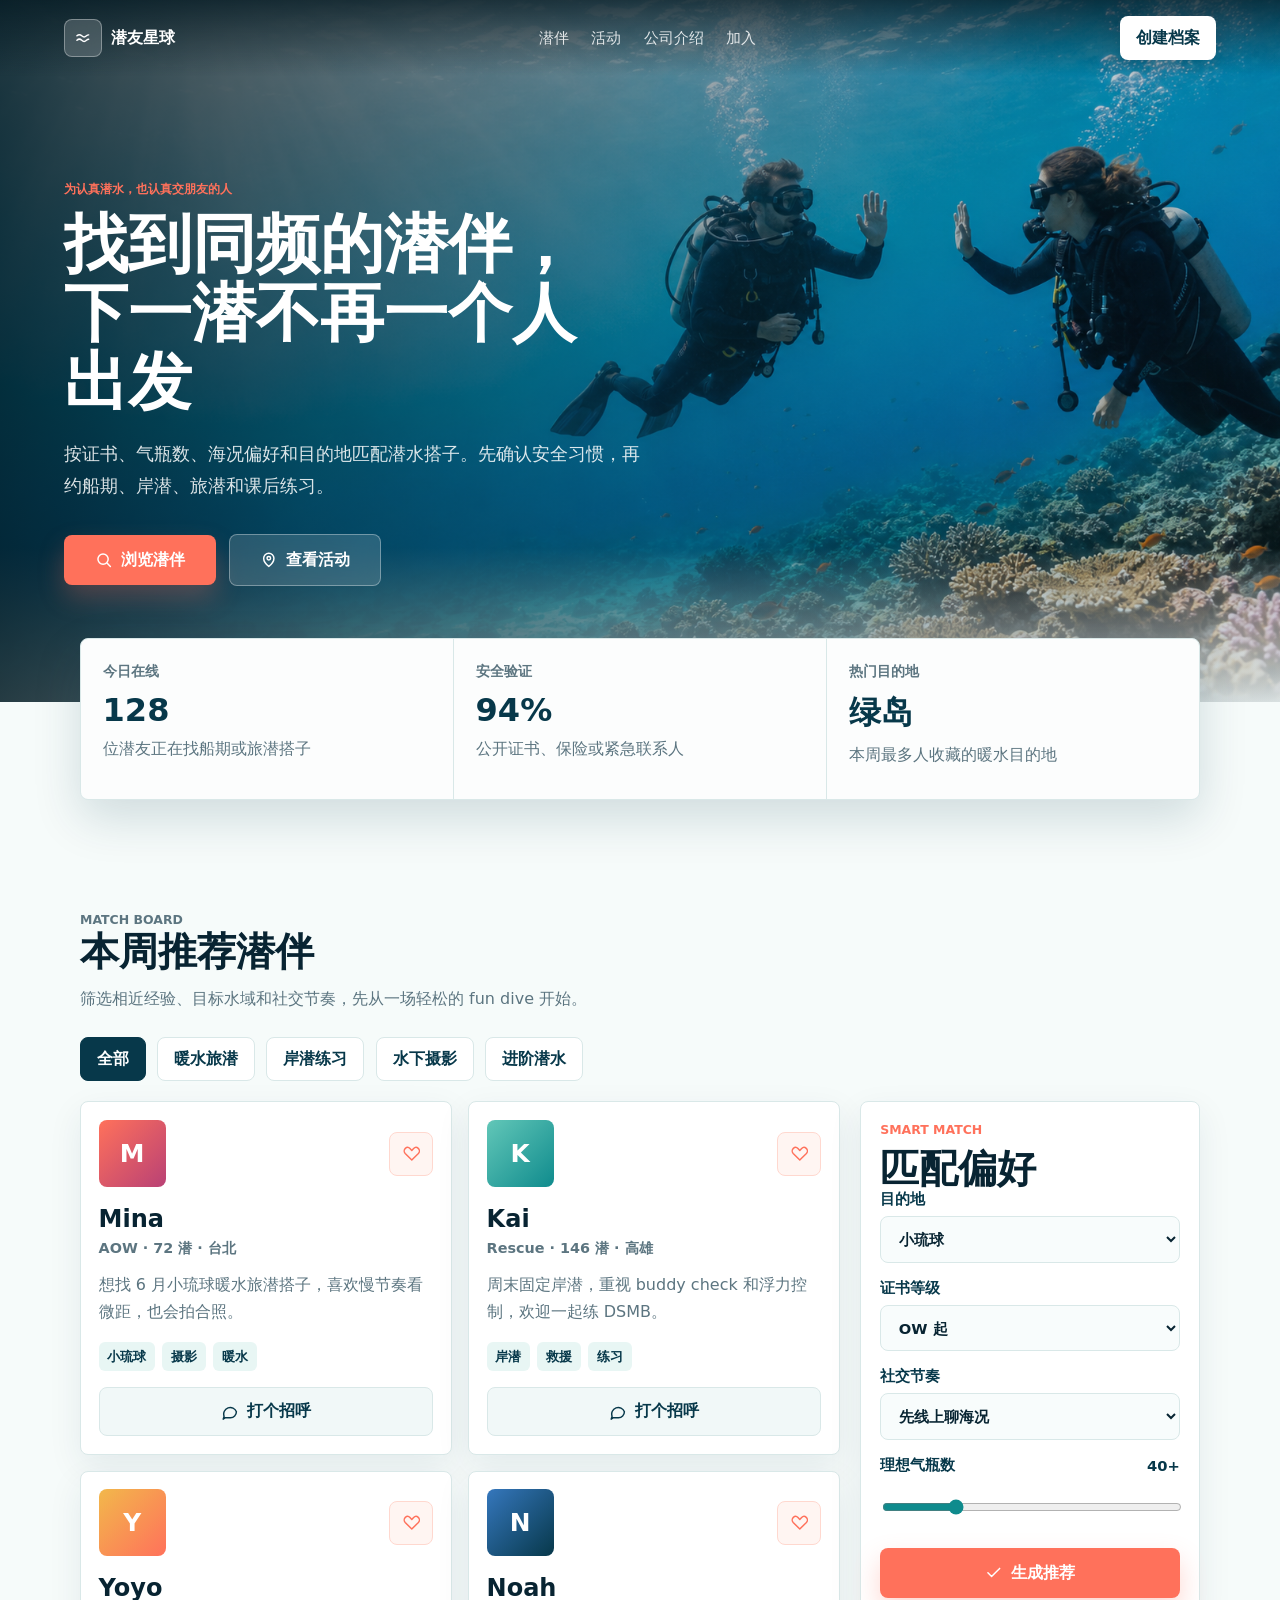
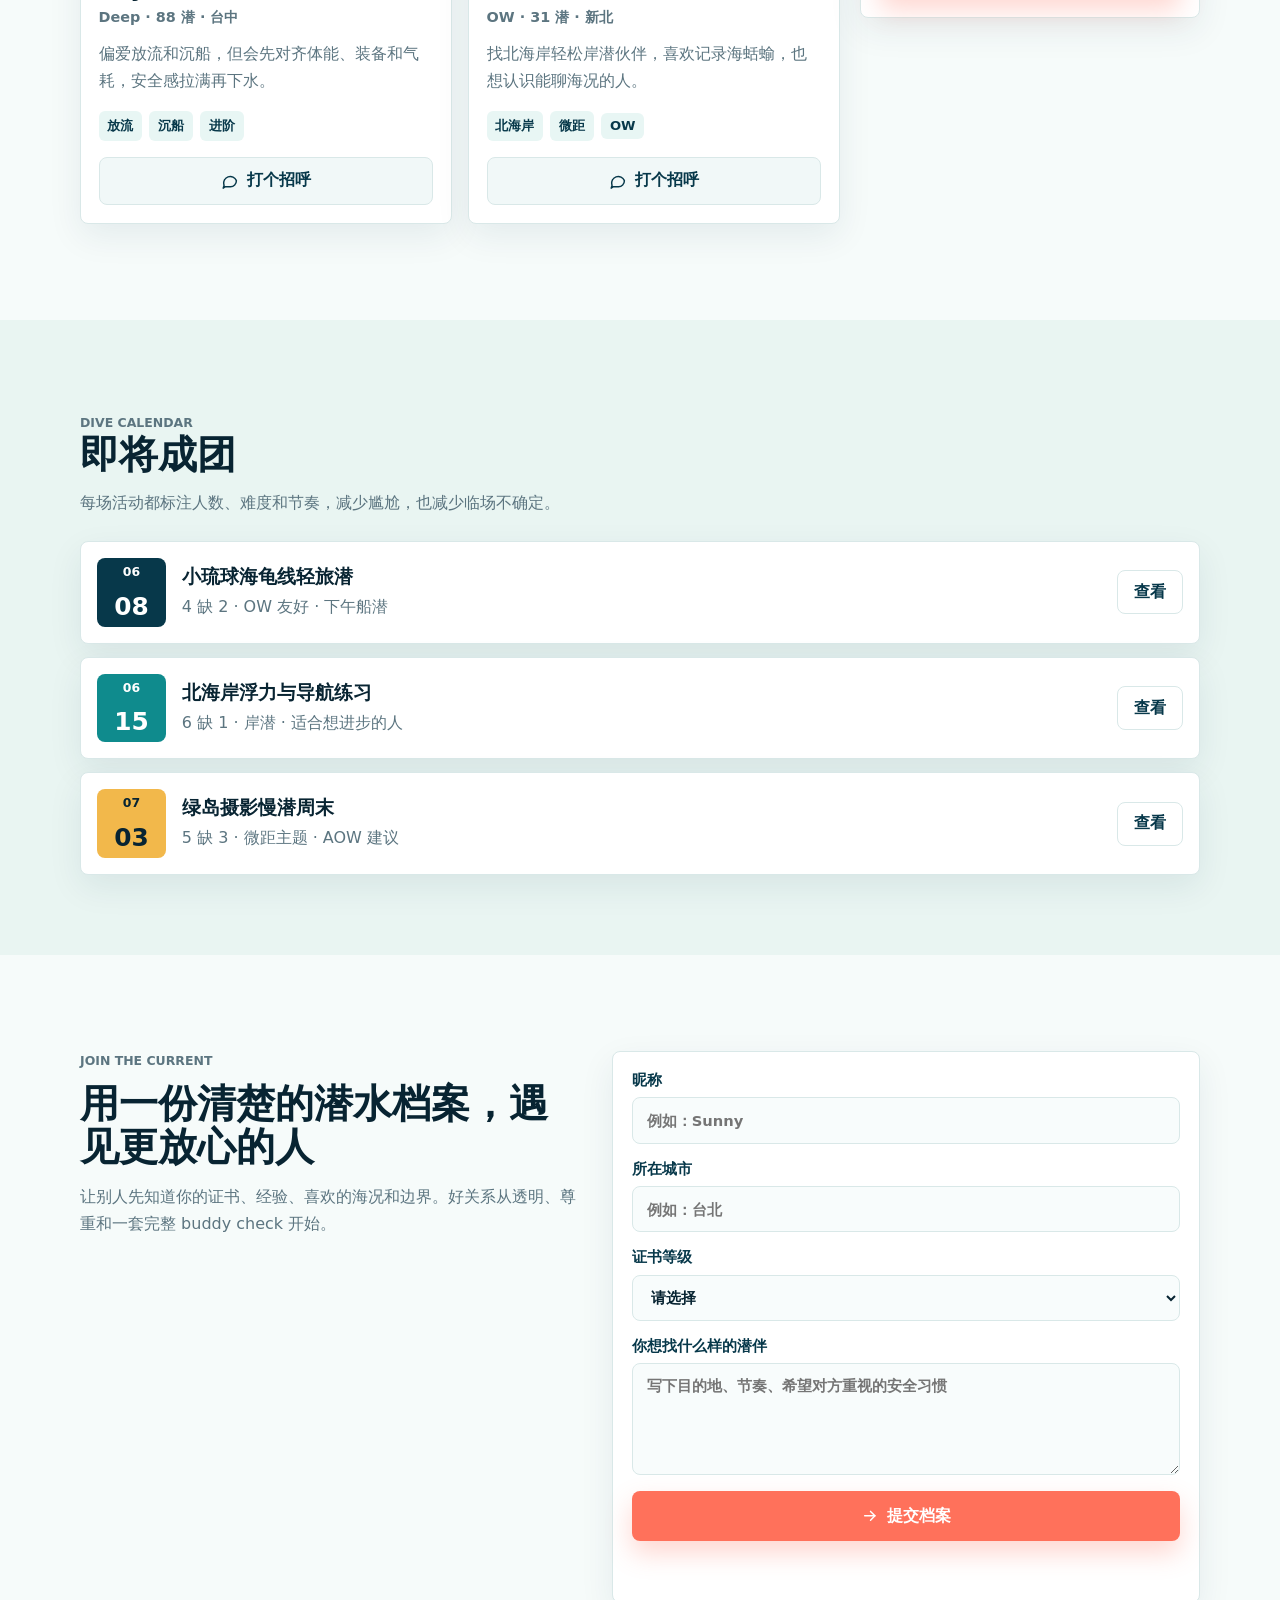
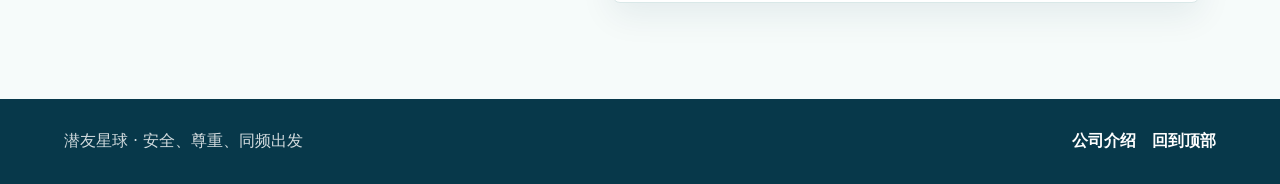
==== commit b76dbb2a: "Add company introduction page" ====
--- a/index.html
+++ b/index.html
@@ -20,7 +20,7 @@
       <nav class="nav-links" aria-label="页面区域">
         <a href="#matches">潜伴</a>
         <a href="#trips">活动</a>
-        <a href="team.html">团队</a>
+        <a href="about.html">公司介绍</a>
         <a href="#join">加入</a>
       </nav>
       <a class="header-action" href="#join">创建档案</a>
@@ -329,7 +329,7 @@
     <footer class="site-footer">
       <p>潜友星球 · 安全、尊重、同频出发</p>
       <div class="footer-links">
-        <a href="team.html">认识团队</a>
+        <a href="about.html">公司介绍</a>
         <a href="#top">回到顶部</a>
       </div>
     </footer>
--- a/styles.css
+++ b/styles.css
@@ -75,33 +75,6 @@
   background: linear-gradient(180deg, rgba(3, 25, 34, 0.76), rgba(3, 25, 34, 0));
 }
 
-.site-header.solid-header {
-  color: var(--deep);
-  background: rgba(255, 255, 255, 0.94);
-  border-bottom: 1px solid var(--line);
-  box-shadow: 0 10px 28px rgba(7, 56, 74, 0.08);
-  backdrop-filter: blur(16px);
-}
-
-.site-header.solid-header .brand-mark {
-  color: #fff;
-  background: var(--deep);
-  border-color: var(--deep);
-}
-
-.site-header.solid-header .nav-links {
-  color: var(--muted);
-}
-
-.site-header.solid-header .nav-links a:hover {
-  color: var(--deep);
-}
-
-.site-header.solid-header .header-action {
-  color: #fff;
-  background: var(--coral);
-}
-
 .brand,
 .nav-links,
 .header-action,
@@ -279,13 +252,6 @@
   backdrop-filter: blur(12px);
 }
 
-.button.ghost {
-  color: var(--deep);
-  background: #fff;
-  border: 1px solid var(--line);
-  box-shadow: 0 12px 26px rgba(7, 56, 74, 0.09);
-}
-
 .button.full,
 .message-button {
   width: 100%;
@@ -345,10 +311,6 @@
   padding: 6rem 0 0;
 }
 
-section[id] {
-  scroll-margin-top: 5.5rem;
-}
-
 .section-heading {
   max-width: 650px;
   margin-bottom: 1.5rem;
@@ -687,243 +649,140 @@
   justify-content: flex-end;
 }
 
-.team-page {
-  background: #fbfdfc;
-}
-
-.team-page-main {
+.nav-links a[aria-current="page"] {
+  color: #fff;
+  font-weight: 850;
+}
+
+.about-hero {
+  min-height: 72vh;
+}
+
+.about-hero-content h1 {
+  max-width: 10ch;
+}
+
+.about-stats {
+  margin-bottom: 1rem;
+}
+
+.company-intro {
   padding-top: 5rem;
 }
 
-.team-hero {
-  display: grid;
-  grid-template-columns: minmax(0, 0.92fr) minmax(360px, 0.78fr);
-  gap: 2rem;
-  align-items: center;
-  width: min(1120px, 90vw);
-  margin: 0 auto;
-  padding: 5rem 0 3rem;
-}
-
-.team-hero h1 {
-  max-width: 12ch;
-  margin: 0;
-  font-size: 4rem;
-  line-height: 1.05;
-}
-
-.team-hero-copy > p:not(.eyebrow) {
-  max-width: 42rem;
-  margin: 1.15rem 0 0;
-  color: var(--muted);
-  font-size: 1.08rem;
-  line-height: 1.78;
-}
-
-.team-hero-actions {
-  display: flex;
-  flex-wrap: wrap;
-  gap: 0.85rem;
-  margin-top: 2rem;
-}
-
-.team-hero-media {
-  position: relative;
-  min-height: 32rem;
-  overflow: hidden;
-  background: var(--deep);
-  border-radius: 8px;
-  box-shadow: var(--shadow);
-}
-
-.team-hero-media img {
-  width: 100%;
-  height: 100%;
-  min-height: 32rem;
-  object-fit: cover;
-}
-
-.team-snapshot {
-  position: absolute;
-  right: 1rem;
-  bottom: 1rem;
-  left: 1rem;
-  padding: 1rem;
-  color: #fff;
-  background: rgba(6, 32, 42, 0.78);
-  border: 1px solid rgba(255, 255, 255, 0.18);
-  border-radius: 8px;
-  backdrop-filter: blur(14px);
-}
-
-.team-snapshot span,
-.member-role,
-.rhythm-list span {
-  color: var(--coral);
-  font-size: 0.78rem;
-  font-weight: 900;
-  letter-spacing: 0;
-  text-transform: uppercase;
-}
-
-.team-snapshot strong {
-  display: block;
-  margin-top: 0.25rem;
-  font-size: 1.45rem;
-}
-
-.snapshot-grid {
-  display: grid;
-  grid-template-columns: repeat(3, 1fr);
-  gap: 0.6rem;
-  margin-top: 0.9rem;
-}
-
-.snapshot-grid p {
-  margin: 0;
-  color: rgba(255, 255, 255, 0.82);
-  line-height: 1.35;
-}
-
-.snapshot-grid b {
-  display: block;
-  color: #fff;
-  font-size: 1.3rem;
-}
-
-.team-values {
-  display: grid;
+.intro-grid,
+.values-grid,
+.company-story {
+  display: grid;
+  gap: 1rem;
+}
+
+.intro-grid {
   grid-template-columns: repeat(3, minmax(0, 1fr));
-  gap: 1rem;
-  padding-top: 3rem;
-}
-
+}
+
+.intro-grid article,
 .value-card,
-.member-card,
-.rhythm-list article {
+.timeline article {
   background: var(--surface);
   border: 1px solid var(--line);
   border-radius: 8px;
   box-shadow: 0 12px 34px rgba(7, 56, 74, 0.08);
 }
 
+.intro-grid article,
 .value-card {
-  padding: 1.1rem;
-}
-
-.value-card svg {
-  width: 2.4rem;
-  height: 2.4rem;
-  padding: 0.5rem;
-  color: var(--reef);
-  background: #e8f6f4;
-  border-radius: 8px;
-}
-
-.value-card h2 {
-  margin: 1rem 0 0;
+  padding: 1.2rem;
+}
+
+.intro-grid h3,
+.value-card h3,
+.timeline h3 {
+  margin: 0;
+  color: var(--deep);
   font-size: 1.2rem;
 }
 
+.intro-grid p,
 .value-card p,
-.member-card p,
-.rhythm-list p {
+.story-copy p,
+.timeline p {
   color: var(--muted);
   line-height: 1.68;
 }
 
-.value-card p {
-  margin: 0.55rem 0 0;
-}
-
-.team-directory {
-  padding-top: 5rem;
-  padding-bottom: 5.5rem;
-}
-
-.member-grid {
-  display: grid;
-  grid-template-columns: repeat(4, minmax(0, 1fr));
-  gap: 1rem;
-}
-
-.member-card {
-  display: flex;
-  min-height: 25rem;
-  padding: 1.1rem;
-  flex-direction: column;
-}
-
-.member-portrait {
-  display: grid;
-  width: 5rem;
-  height: 5rem;
-  margin-bottom: 1.15rem;
+.intro-grid p,
+.value-card p,
+.timeline p {
+  margin: 0.65rem 0 0;
+}
+
+.values-grid {
+  grid-template-columns: repeat(3, minmax(0, 1fr));
+}
+
+.value-icon {
+  display: grid;
+  width: 3.2rem;
+  height: 3.2rem;
+  margin-bottom: 1rem;
   place-items: center;
   color: #fff;
-  border-radius: 8px;
-  font-size: 1.75rem;
+  background: var(--reef);
+  border-radius: 8px;
+}
+
+.value-icon.accent {
+  background: var(--coral);
+}
+
+.value-icon.warm {
+  color: var(--ink);
+  background: var(--sun);
+}
+
+.value-icon svg {
+  width: 1.35rem;
+  height: 1.35rem;
+}
+
+.company-story {
+  grid-template-columns: minmax(0, 0.85fr) minmax(320px, 1fr);
+  align-items: start;
+  padding-bottom: 6rem;
+}
+
+.story-copy {
+  position: sticky;
+  top: 6rem;
+}
+
+.story-copy p {
+  max-width: 34rem;
+}
+
+.timeline {
+  display: grid;
+  gap: 0.8rem;
+}
+
+.timeline article {
+  display: grid;
+  grid-template-columns: auto 1fr;
+  gap: 0.4rem 1rem;
+  padding: 1rem;
+}
+
+.timeline span {
+  display: grid;
+  grid-row: span 2;
+  width: 3.2rem;
+  height: 3.2rem;
+  place-items: center;
+  color: #fff;
   font-weight: 900;
-}
-
-.member-card h3 {
-  margin: 0.25rem 0 0;
-  font-size: 1.5rem;
-}
-
-.member-card p:not(.member-role) {
-  margin: 0.85rem 0 0;
-}
-
-.member-tags {
-  display: flex;
-  flex-wrap: wrap;
-  gap: 0.45rem;
-  margin-top: auto;
-  padding-top: 1rem;
-}
-
-.member-tags span {
-  padding: 0.36rem 0.55rem;
-  color: var(--deep);
-  font-size: 0.82rem;
-  font-weight: 800;
-  background: #f3f7fc;
-  border-radius: 6px;
-}
-
-.team-rhythm {
-  padding: 5rem max(5vw, calc((100vw - 1120px) / 2));
-  background: #e9f5f2;
-}
-
-.team-rhythm-inner {
-  width: 100%;
-}
-
-.team-rhythm h2 {
-  margin: 0;
-  font-size: 2.45rem;
-  line-height: 1.08;
-}
-
-.rhythm-list {
-  display: grid;
-  grid-template-columns: repeat(3, minmax(0, 1fr));
-  gap: 1rem;
-}
-
-.rhythm-list article {
-  padding: 1.1rem;
-}
-
-.rhythm-list h3 {
-  margin: 0.55rem 0 0;
-  font-size: 1.2rem;
-}
-
-.rhythm-list p {
-  margin: 0.55rem 0 0;
+  background: var(--deep);
+  border-radius: 8px;
 }
 
 @media (max-width: 920px) {
@@ -951,29 +810,17 @@
 
   .quick-panel,
   .match-layout,
-  .join {
+  .join,
+  .intro-grid,
+  .values-grid,
+  .company-story {
     grid-template-columns: 1fr;
   }
 
   .match-panel,
-  .join-copy {
+  .join-copy,
+  .story-copy {
     position: static;
-  }
-
-  .team-hero {
-    grid-template-columns: 1fr;
-    padding-top: 3.5rem;
-  }
-
-  .team-hero h1 {
-    max-width: 13ch;
-    font-size: 3rem;
-  }
-
-  .team-values,
-  .member-grid,
-  .rhythm-list {
-    grid-template-columns: repeat(2, minmax(0, 1fr));
   }
 }
 
@@ -1025,23 +872,11 @@
     justify-content: flex-start;
   }
 
-  .team-page-main {
-    padding-top: 4.4rem;
-  }
-
-  .team-hero h1 {
-    font-size: 2.35rem;
-  }
-
-  .team-hero-media,
-  .team-hero-media img {
-    min-height: 24rem;
-  }
-
-  .snapshot-grid,
-  .team-values,
-  .member-grid,
-  .rhythm-list {
+  .timeline article {
     grid-template-columns: 1fr;
   }
-}
+
+  .timeline span {
+    grid-row: auto;
+  }
+}
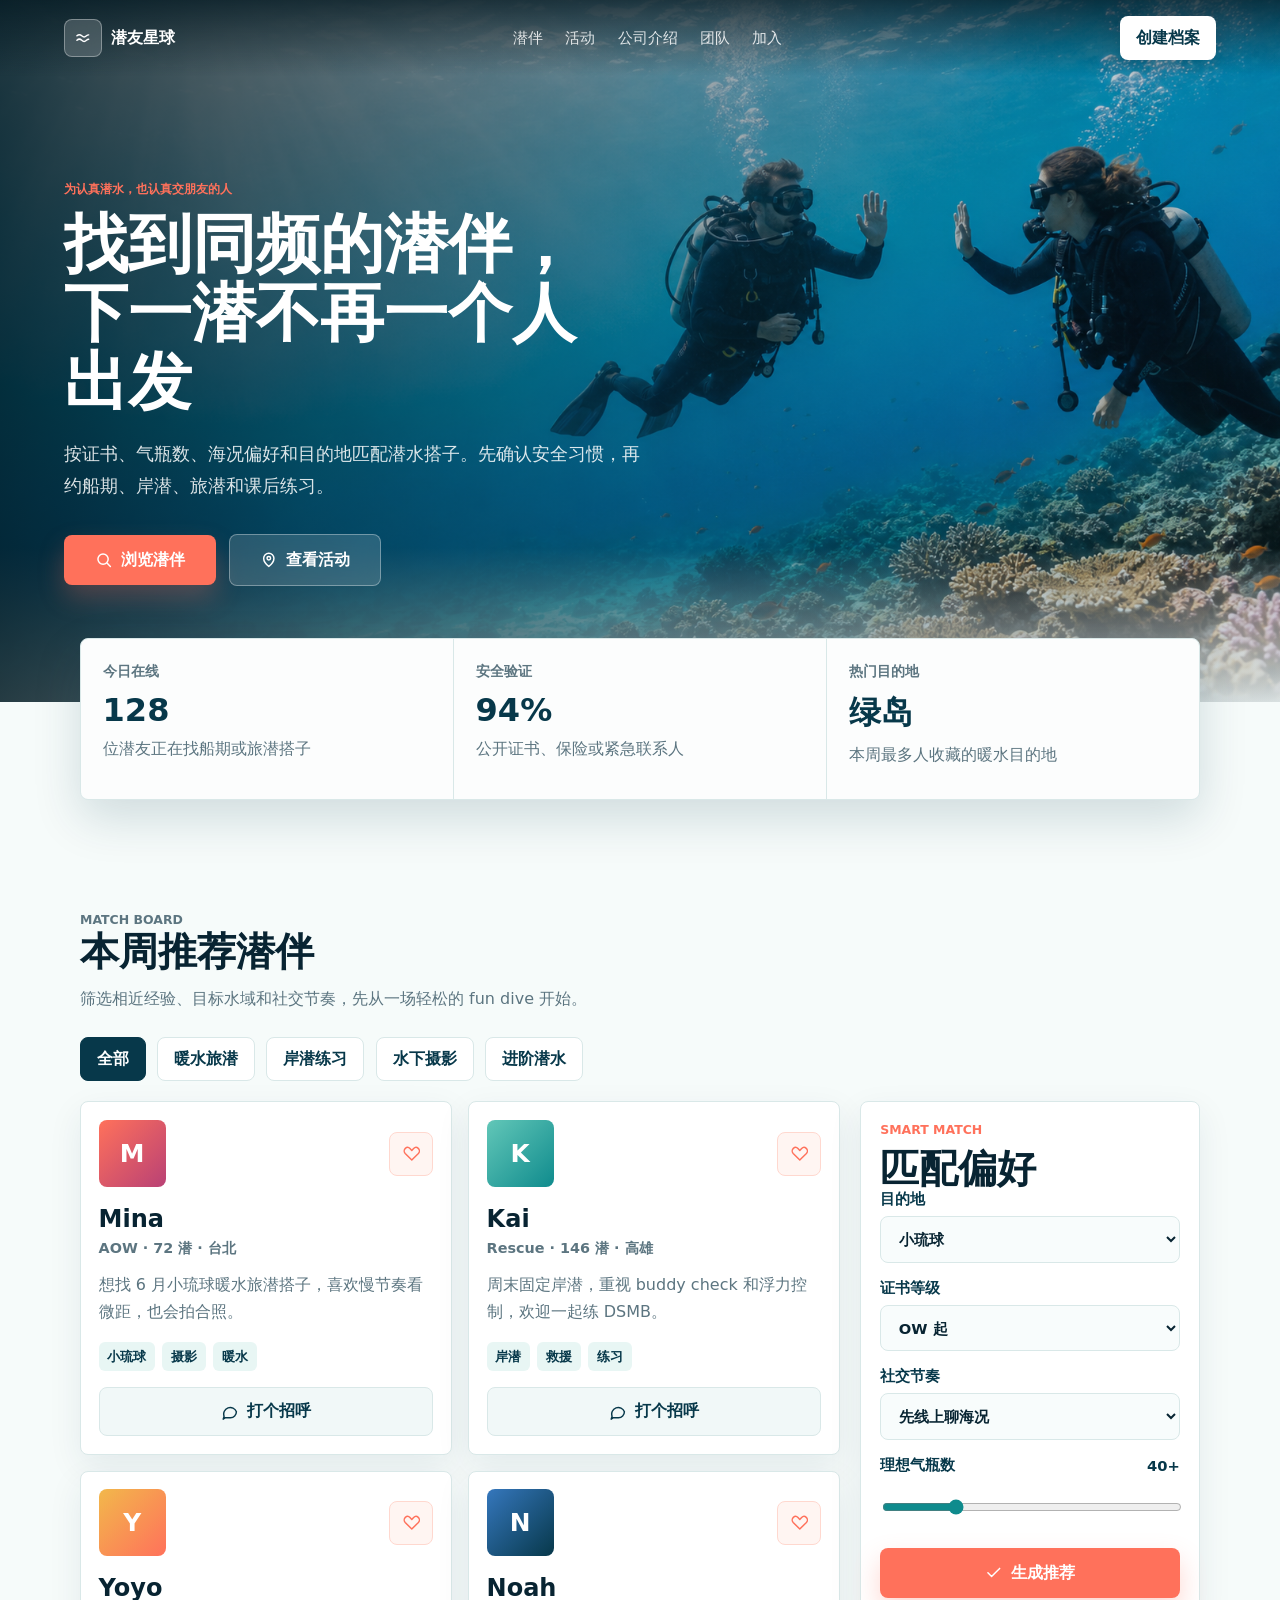
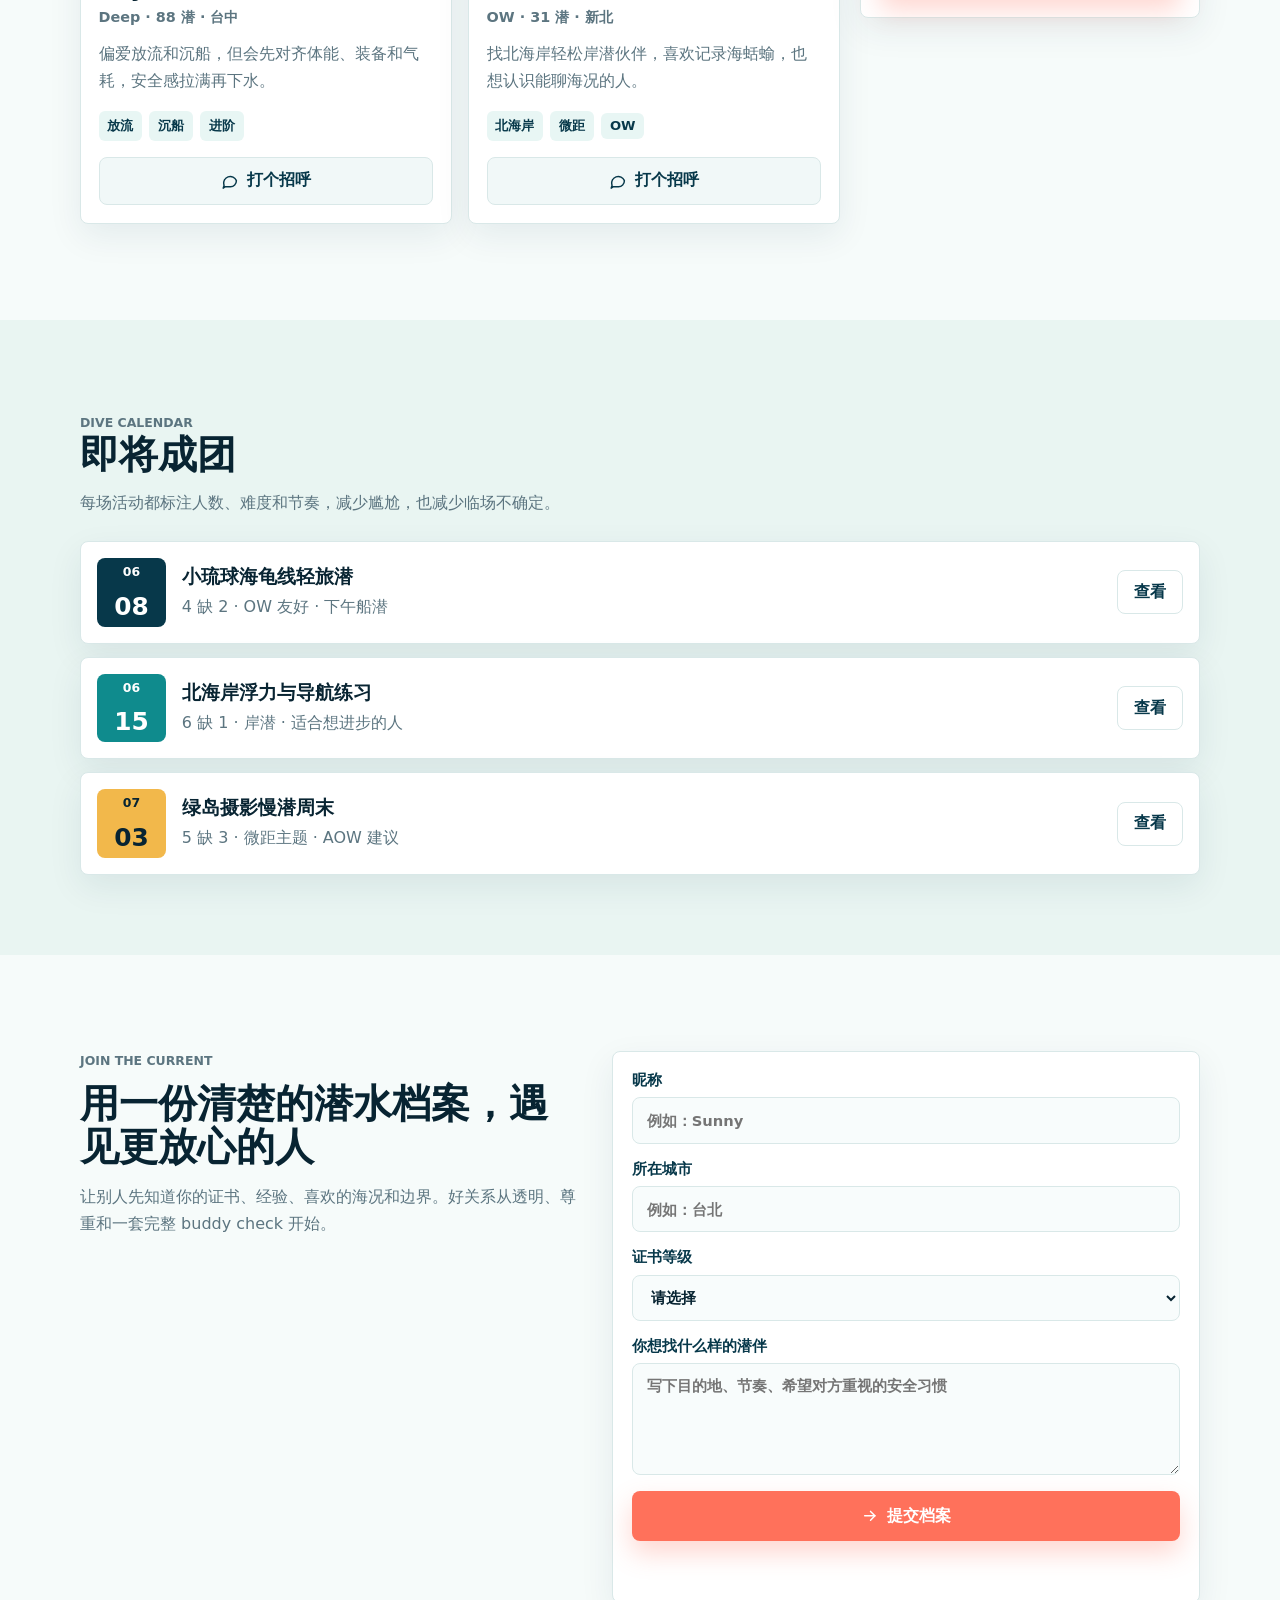
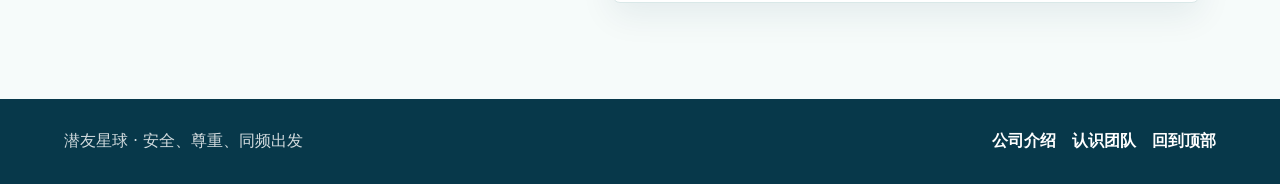
==== commit b2b70938: "Merge company introduction page # Conflicts: #	index.html #	styles.css" ====
--- a/index.html
+++ b/index.html
@@ -21,6 +21,7 @@
         <a href="#matches">潜伴</a>
         <a href="#trips">活动</a>
         <a href="about.html">公司介绍</a>
+        <a href="team.html">团队</a>
         <a href="#join">加入</a>
       </nav>
       <a class="header-action" href="#join">创建档案</a>
@@ -330,6 +331,7 @@
       <p>潜友星球 · 安全、尊重、同频出发</p>
       <div class="footer-links">
         <a href="about.html">公司介绍</a>
+        <a href="team.html">认识团队</a>
         <a href="#top">回到顶部</a>
       </div>
     </footer>
--- a/styles.css
+++ b/styles.css
@@ -75,6 +75,33 @@
   background: linear-gradient(180deg, rgba(3, 25, 34, 0.76), rgba(3, 25, 34, 0));
 }
 
+.site-header.solid-header {
+  color: var(--deep);
+  background: rgba(255, 255, 255, 0.94);
+  border-bottom: 1px solid var(--line);
+  box-shadow: 0 10px 28px rgba(7, 56, 74, 0.08);
+  backdrop-filter: blur(16px);
+}
+
+.site-header.solid-header .brand-mark {
+  color: #fff;
+  background: var(--deep);
+  border-color: var(--deep);
+}
+
+.site-header.solid-header .nav-links {
+  color: var(--muted);
+}
+
+.site-header.solid-header .nav-links a:hover {
+  color: var(--deep);
+}
+
+.site-header.solid-header .header-action {
+  color: #fff;
+  background: var(--coral);
+}
+
 .brand,
 .nav-links,
 .header-action,
@@ -252,6 +279,13 @@
   backdrop-filter: blur(12px);
 }
 
+.button.ghost {
+  color: var(--deep);
+  background: #fff;
+  border: 1px solid var(--line);
+  box-shadow: 0 12px 26px rgba(7, 56, 74, 0.09);
+}
+
 .button.full,
 .message-button {
   width: 100%;
@@ -311,6 +345,10 @@
   padding: 6rem 0 0;
 }
 
+section[id] {
+  scroll-margin-top: 5.5rem;
+}
+
 .section-heading {
   max-width: 650px;
   margin-bottom: 1.5rem;
@@ -654,6 +692,10 @@
   font-weight: 850;
 }
 
+.site-header.solid-header .nav-links a[aria-current="page"] {
+  color: var(--deep);
+}
+
 .about-hero {
   min-height: 72vh;
 }
@@ -681,9 +723,123 @@
   grid-template-columns: repeat(3, minmax(0, 1fr));
 }
 
+.team-page {
+  background: #fbfdfc;
+}
+
+.team-page-main {
+  padding-top: 5rem;
+}
+
+.team-hero {
+  display: grid;
+  grid-template-columns: minmax(0, 0.92fr) minmax(360px, 0.78fr);
+  gap: 2rem;
+  align-items: center;
+  width: min(1120px, 90vw);
+  margin: 0 auto;
+  padding: 5rem 0 3rem;
+}
+
+.team-hero h1 {
+  max-width: 12ch;
+  margin: 0;
+  font-size: 4rem;
+  line-height: 1.05;
+}
+
+.team-hero-copy > p:not(.eyebrow) {
+  max-width: 42rem;
+  margin: 1.15rem 0 0;
+  color: var(--muted);
+  font-size: 1.08rem;
+  line-height: 1.78;
+}
+
+.team-hero-actions {
+  display: flex;
+  flex-wrap: wrap;
+  gap: 0.85rem;
+  margin-top: 2rem;
+}
+
+.team-hero-media {
+  position: relative;
+  min-height: 32rem;
+  overflow: hidden;
+  background: var(--deep);
+  border-radius: 8px;
+  box-shadow: var(--shadow);
+}
+
+.team-hero-media img {
+  width: 100%;
+  height: 100%;
+  min-height: 32rem;
+  object-fit: cover;
+}
+
+.team-snapshot {
+  position: absolute;
+  right: 1rem;
+  bottom: 1rem;
+  left: 1rem;
+  padding: 1rem;
+  color: #fff;
+  background: rgba(6, 32, 42, 0.78);
+  border: 1px solid rgba(255, 255, 255, 0.18);
+  border-radius: 8px;
+  backdrop-filter: blur(14px);
+}
+
+.team-snapshot span,
+.member-role,
+.rhythm-list span {
+  color: var(--coral);
+  font-size: 0.78rem;
+  font-weight: 900;
+  letter-spacing: 0;
+  text-transform: uppercase;
+}
+
+.team-snapshot strong {
+  display: block;
+  margin-top: 0.25rem;
+  font-size: 1.45rem;
+}
+
+.snapshot-grid {
+  display: grid;
+  grid-template-columns: repeat(3, 1fr);
+  gap: 0.6rem;
+  margin-top: 0.9rem;
+}
+
+.snapshot-grid p {
+  margin: 0;
+  color: rgba(255, 255, 255, 0.82);
+  line-height: 1.35;
+}
+
+.snapshot-grid b {
+  display: block;
+  color: #fff;
+  font-size: 1.3rem;
+}
+
+.team-values {
+  display: grid;
+  grid-template-columns: repeat(3, minmax(0, 1fr));
+  gap: 1rem;
+  padding-top: 3rem;
+}
+
 .intro-grid article,
+.company-value-card,
+.timeline article,
 .value-card,
-.timeline article {
+.member-card,
+.rhythm-list article {
   background: var(--surface);
   border: 1px solid var(--line);
   border-radius: 8px;
@@ -691,28 +847,49 @@
 }
 
 .intro-grid article,
-.value-card {
+.company-value-card {
   padding: 1.2rem;
 }
 
 .intro-grid h3,
-.value-card h3,
+.company-value-card h3,
 .timeline h3 {
   margin: 0;
   color: var(--deep);
   font-size: 1.2rem;
 }
 
+.value-card {
+  padding: 1.1rem;
+}
+
+.value-card svg {
+  width: 2.4rem;
+  height: 2.4rem;
+  padding: 0.5rem;
+  color: var(--reef);
+  background: #e8f6f4;
+  border-radius: 8px;
+}
+
+.value-card h2 {
+  margin: 1rem 0 0;
+  font-size: 1.2rem;
+}
+
 .intro-grid p,
+.company-value-card p,
+.story-copy p,
+.timeline p,
 .value-card p,
-.story-copy p,
-.timeline p {
+.member-card p,
+.rhythm-list p {
   color: var(--muted);
   line-height: 1.68;
 }
 
 .intro-grid p,
-.value-card p,
+.company-value-card p,
 .timeline p {
   margin: 0.65rem 0 0;
 }
@@ -783,6 +960,100 @@
   font-weight: 900;
   background: var(--deep);
   border-radius: 8px;
+}
+
+.value-card p {
+  margin: 0.55rem 0 0;
+}
+
+.team-directory {
+  padding-top: 5rem;
+  padding-bottom: 5.5rem;
+}
+
+.member-grid {
+  display: grid;
+  grid-template-columns: repeat(4, minmax(0, 1fr));
+  gap: 1rem;
+}
+
+.member-card {
+  display: flex;
+  min-height: 25rem;
+  padding: 1.1rem;
+  flex-direction: column;
+}
+
+.member-portrait {
+  display: grid;
+  width: 5rem;
+  height: 5rem;
+  margin-bottom: 1.15rem;
+  place-items: center;
+  color: #fff;
+  border-radius: 8px;
+  font-size: 1.75rem;
+  font-weight: 900;
+}
+
+.member-card h3 {
+  margin: 0.25rem 0 0;
+  font-size: 1.5rem;
+}
+
+.member-card p:not(.member-role) {
+  margin: 0.85rem 0 0;
+}
+
+.member-tags {
+  display: flex;
+  flex-wrap: wrap;
+  gap: 0.45rem;
+  margin-top: auto;
+  padding-top: 1rem;
+}
+
+.member-tags span {
+  padding: 0.36rem 0.55rem;
+  color: var(--deep);
+  font-size: 0.82rem;
+  font-weight: 800;
+  background: #f3f7fc;
+  border-radius: 6px;
+}
+
+.team-rhythm {
+  padding: 5rem max(5vw, calc((100vw - 1120px) / 2));
+  background: #e9f5f2;
+}
+
+.team-rhythm-inner {
+  width: 100%;
+}
+
+.team-rhythm h2 {
+  margin: 0;
+  font-size: 2.45rem;
+  line-height: 1.08;
+}
+
+.rhythm-list {
+  display: grid;
+  grid-template-columns: repeat(3, minmax(0, 1fr));
+  gap: 1rem;
+}
+
+.rhythm-list article {
+  padding: 1.1rem;
+}
+
+.rhythm-list h3 {
+  margin: 0.55rem 0 0;
+  font-size: 1.2rem;
+}
+
+.rhythm-list p {
+  margin: 0.55rem 0 0;
 }
 
 @media (max-width: 920px) {
@@ -822,6 +1093,22 @@
   .story-copy {
     position: static;
   }
+
+  .team-hero {
+    grid-template-columns: 1fr;
+    padding-top: 3.5rem;
+  }
+
+  .team-hero h1 {
+    max-width: 13ch;
+    font-size: 3rem;
+  }
+
+  .team-values,
+  .member-grid,
+  .rhythm-list {
+    grid-template-columns: repeat(2, minmax(0, 1fr));
+  }
 }
 
 @media (max-width: 680px) {
@@ -872,6 +1159,26 @@
     justify-content: flex-start;
   }
 
+  .team-page-main {
+    padding-top: 4.4rem;
+  }
+
+  .team-hero h1 {
+    font-size: 2.35rem;
+  }
+
+  .team-hero-media,
+  .team-hero-media img {
+    min-height: 24rem;
+  }
+
+  .snapshot-grid,
+  .team-values,
+  .member-grid,
+  .rhythm-list {
+    grid-template-columns: 1fr;
+  }
+
   .timeline article {
     grid-template-columns: 1fr;
   }
